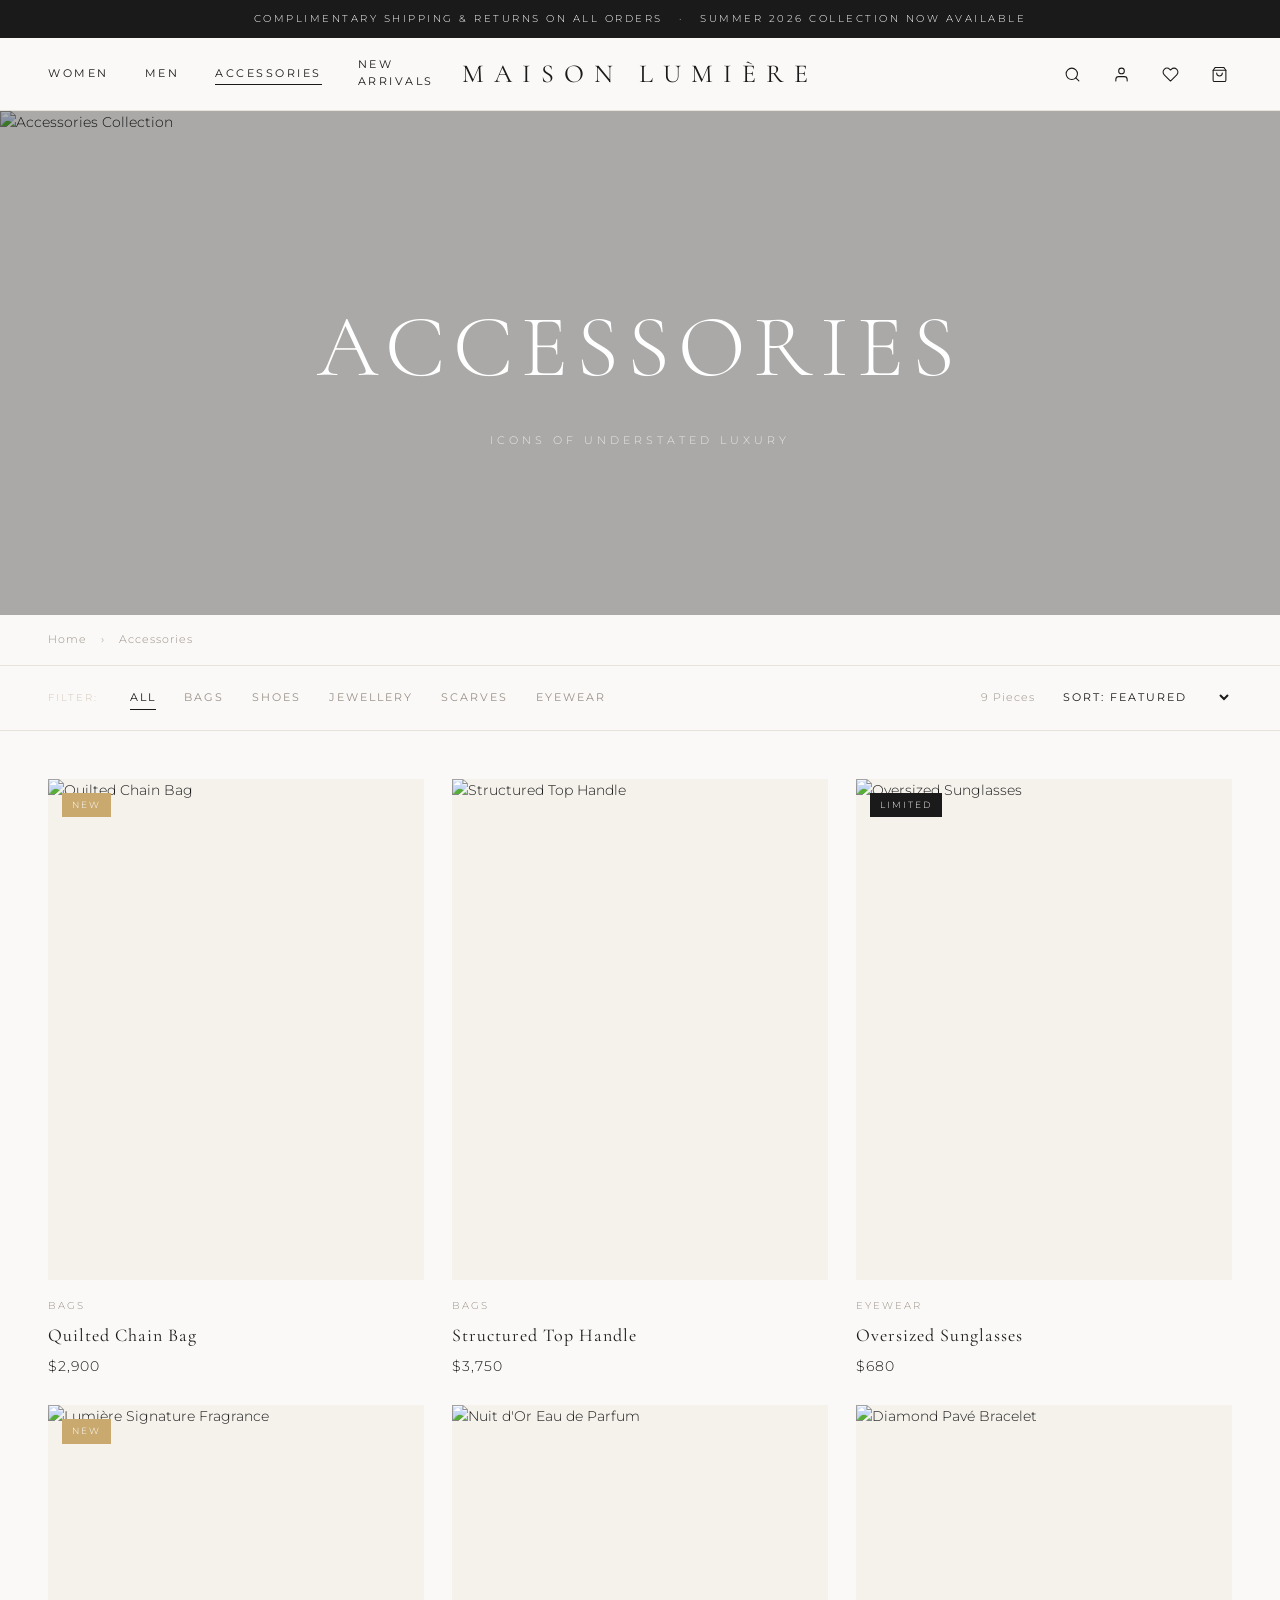
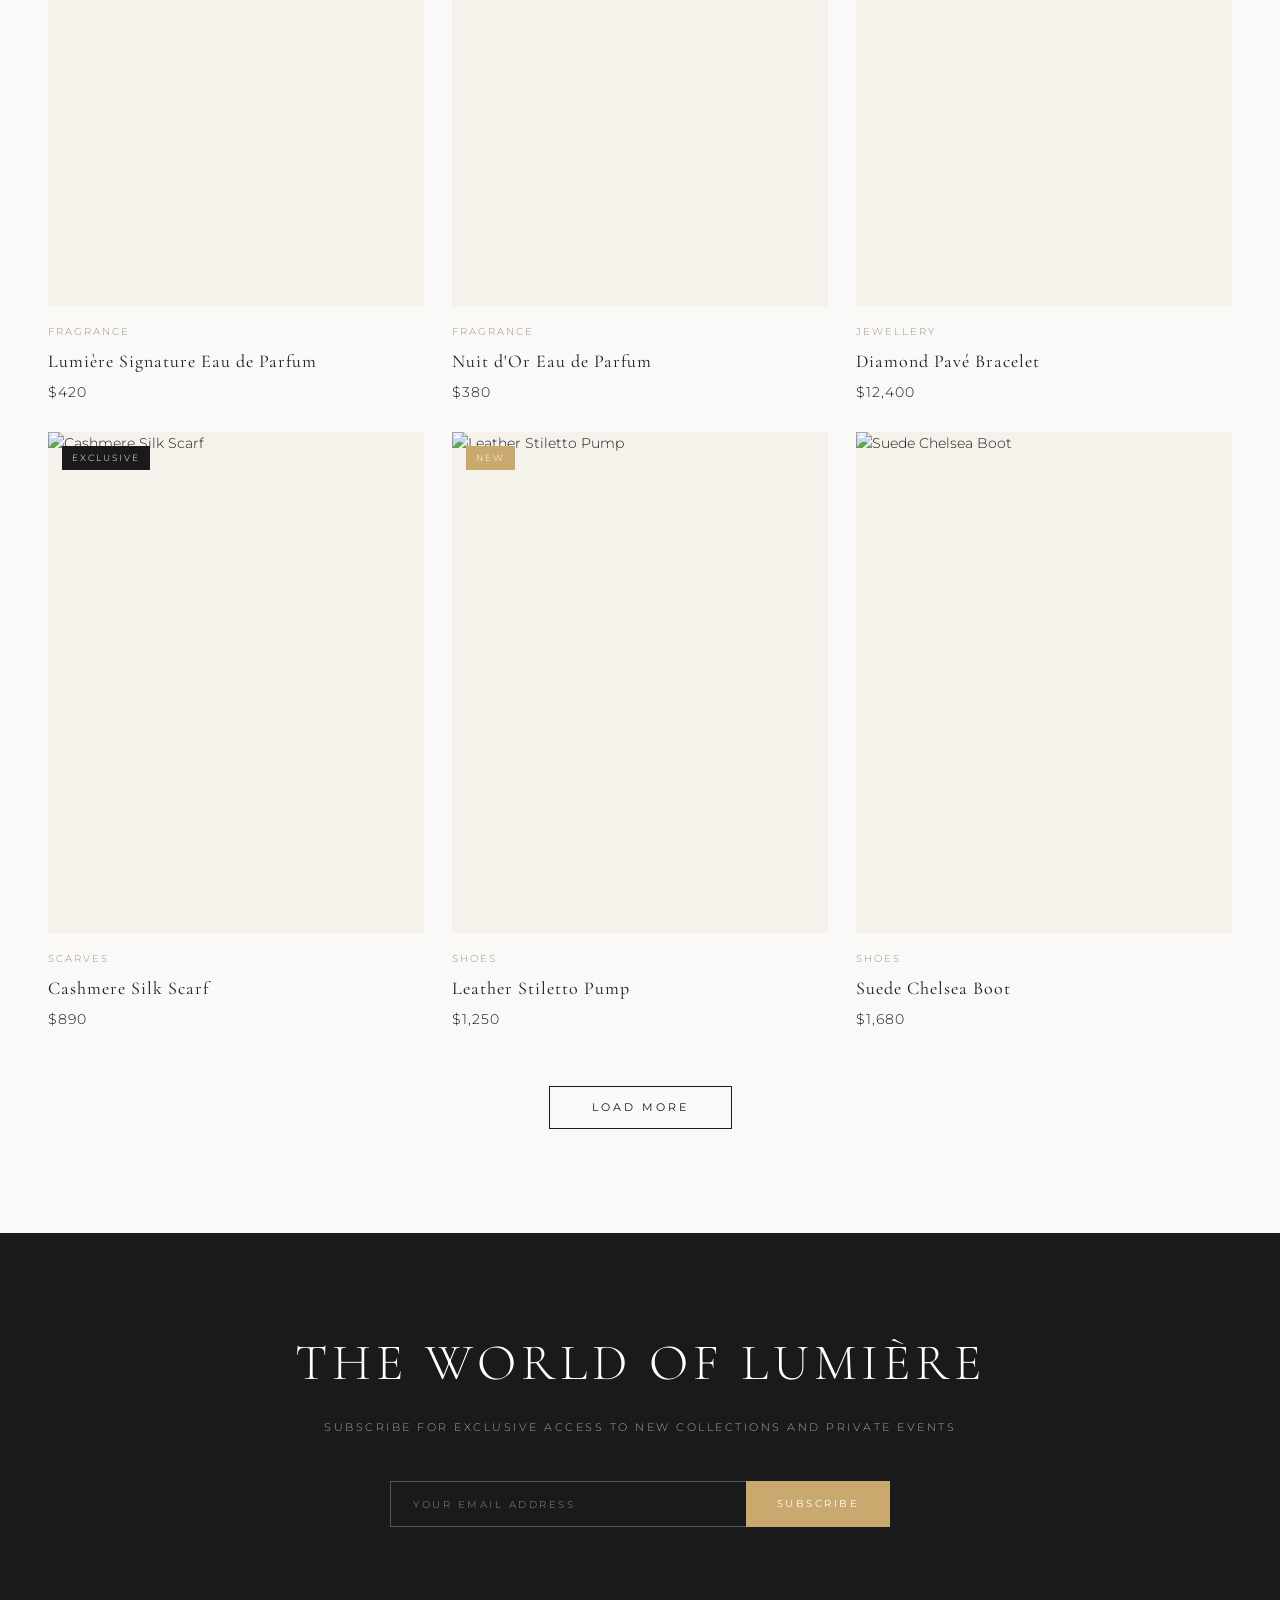
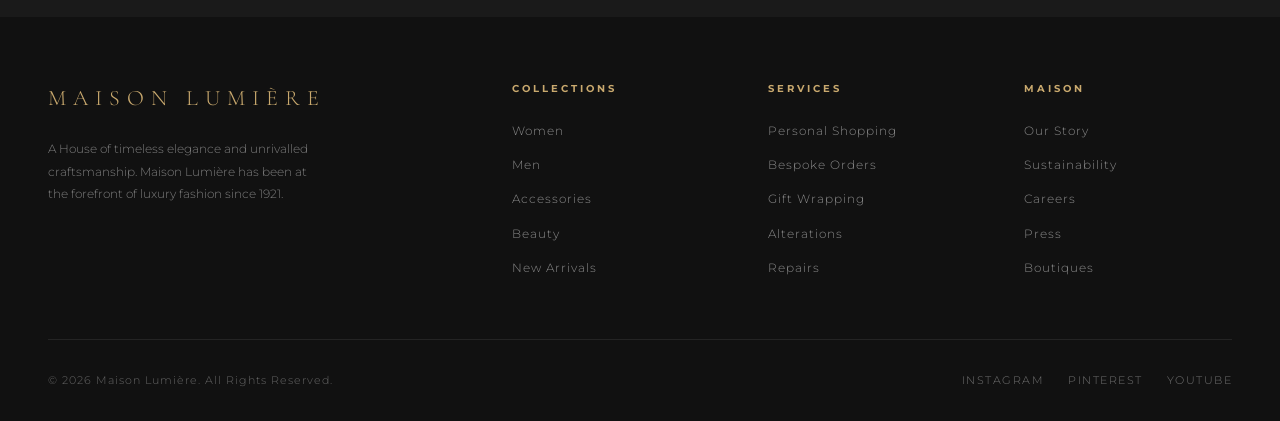
==== accessories.html @ 265f6218 "Launch MAISON LUMIÈRE luxury e-commerce site Full static site with homepage, Women/Men/Accessories c" ====
<!DOCTYPE html>
<html lang="en">
<head>
  <meta charset="UTF-8">
  <meta name="viewport" content="width=device-width, initial-scale=1.0">
  <title>Accessories — MAISON LUMIÈRE</title>
  <link rel="preconnect" href="https://fonts.googleapis.com">
  <link rel="preconnect" href="https://fonts.gstatic.com" crossorigin>
  <link href="https://fonts.googleapis.com/css2?family=Cormorant+Garamond:ital,wght@0,300;0,400;0,500;1,300;1,400&family=Montserrat:wght@300;400;500&display=swap" rel="stylesheet">
  <link rel="stylesheet" href="css/style.css">
</head>
<body>

  <div class="announcement-bar">
    Complimentary Shipping &amp; Returns On All Orders &nbsp;&nbsp;·&nbsp;&nbsp; Summer 2026 Collection Now Available
  </div>

  <nav class="nav">
    <div class="nav-inner">
      <div class="nav-links-left">
        <a href="category.html" class="nav-link">Women</a>
        <a href="men.html" class="nav-link">Men</a>
        <a href="accessories.html" class="nav-link active">Accessories</a>
        <a href="category.html" class="nav-link">New Arrivals</a>
      </div>
      <div class="nav-logo">
        <a href="index.html">MAISON LUMIÈRE</a>
      </div>
      <div class="nav-links-right">
        <button class="nav-icon-btn" aria-label="Search">
          <svg width="17" height="17" viewBox="0 0 24 24" fill="none" stroke="currentColor" stroke-width="1.5" stroke-linecap="round" stroke-linejoin="round">
            <circle cx="11" cy="11" r="8"/><line x1="21" y1="21" x2="16.65" y2="16.65"/>
          </svg>
        </button>
        <button class="nav-icon-btn" aria-label="Account">
          <svg width="17" height="17" viewBox="0 0 24 24" fill="none" stroke="currentColor" stroke-width="1.5" stroke-linecap="round" stroke-linejoin="round">
            <path d="M20 21v-2a4 4 0 0 0-4-4H8a4 4 0 0 0-4 4v2"/><circle cx="12" cy="7" r="4"/>
          </svg>
        </button>
        <button class="nav-icon-btn" aria-label="Wishlist">
          <svg width="17" height="17" viewBox="0 0 24 24" fill="none" stroke="currentColor" stroke-width="1.5" stroke-linecap="round" stroke-linejoin="round">
            <path d="M20.84 4.61a5.5 5.5 0 0 0-7.78 0L12 5.67l-1.06-1.06a5.5 5.5 0 0 0-7.78 7.78l1.06 1.06L12 21.23l7.78-7.78 1.06-1.06a5.5 5.5 0 0 0 0-7.78z"/>
          </svg>
        </button>
        <button class="nav-icon-btn" aria-label="Shopping Bag">
          <svg width="17" height="17" viewBox="0 0 24 24" fill="none" stroke="currentColor" stroke-width="1.5" stroke-linecap="round" stroke-linejoin="round">
            <path d="M6 2 3 6v14a2 2 0 0 0 2 2h14a2 2 0 0 0 2-2V6l-3-4z"/><line x1="3" y1="6" x2="21" y2="6"/><path d="M16 10a4 4 0 0 1-8 0"/>
          </svg>
        </button>
      </div>
    </div>
  </nav>

  <!-- Page Hero -->
  <section class="page-hero">
    <img
      src="https://images.unsplash.com/photo-1548036328-c9fa89d128fa?auto=format&fit=crop&w=1920&q=80"
      alt="Accessories Collection"
      loading="eager"
      style="object-position: center 60%;"
    >
    <div class="page-hero-overlay">
      <h1 class="page-hero-title">Accessories</h1>
      <p class="page-hero-subtitle">Icons of Understated Luxury</p>
    </div>
  </section>

  <!-- Breadcrumb -->
  <div class="breadcrumb">
    <a href="index.html">Home</a>
    <span>›</span>
    Accessories
  </div>

  <!-- Filter Bar -->
  <div class="filter-bar">
    <div class="filter-left">
      <span class="filter-label">Filter:</span>
      <button class="filter-btn active">All</button>
      <button class="filter-btn">Bags</button>
      <button class="filter-btn">Shoes</button>
      <button class="filter-btn">Jewellery</button>
      <button class="filter-btn">Scarves</button>
      <button class="filter-btn">Eyewear</button>
    </div>
    <div style="display:flex; align-items:center; gap: 24px;">
      <span class="products-count">9 Pieces</span>
      <select class="sort-select">
        <option>Sort: Featured</option>
        <option>Price: Low to High</option>
        <option>Price: High to Low</option>
        <option>Newest First</option>
      </select>
    </div>
  </div>

  <!-- Products -->
  <div class="category-section">
    <div class="products-grid products-grid-3">

      <a href="product.html" class="product-card">
        <div class="product-card-image">
          <span class="product-card-badge new">New</span>
          <img src="https://images.unsplash.com/photo-1584917865442-de89df76afd3?auto=format&fit=crop&w=600&q=80" alt="Quilted Chain Bag" loading="lazy">
          <div class="product-card-overlay">
            <button class="btn btn-dark" onclick="addToBag(event)">Add to Bag</button>
          </div>
        </div>
        <p class="product-category">Bags</p>
        <h3 class="product-name">Quilted Chain Bag</h3>
        <p class="product-price">$2,900</p>
      </a>

      <a href="product.html" class="product-card">
        <div class="product-card-image">
          <img src="https://images.unsplash.com/photo-1583394838336-acd977736f90?auto=format&fit=crop&w=600&q=80" alt="Structured Top Handle" loading="lazy">
          <div class="product-card-overlay">
            <button class="btn btn-dark" onclick="addToBag(event)">Add to Bag</button>
          </div>
        </div>
        <p class="product-category">Bags</p>
        <h3 class="product-name">Structured Top Handle</h3>
        <p class="product-price">$3,750</p>
      </a>

      <a href="product.html" class="product-card">
        <div class="product-card-image">
          <span class="product-card-badge">Limited</span>
          <img src="https://images.unsplash.com/photo-1590874103328-eac38a683ce7?auto=format&fit=crop&w=600&q=80" alt="Oversized Sunglasses" loading="lazy">
          <div class="product-card-overlay">
            <button class="btn btn-dark" onclick="addToBag(event)">Add to Bag</button>
          </div>
        </div>
        <p class="product-category">Eyewear</p>
        <h3 class="product-name">Oversized Sunglasses</h3>
        <p class="product-price">$680</p>
      </a>

      <a href="product.html" class="product-card">
        <div class="product-card-image">
          <span class="product-card-badge new">New</span>
          <img src="https://images.unsplash.com/photo-1523293182086-7651a899d37f?auto=format&fit=crop&w=600&q=80" alt="Lumière Signature Fragrance" loading="lazy">
          <div class="product-card-overlay">
            <button class="btn btn-dark" onclick="addToBag(event)">Add to Bag</button>
          </div>
        </div>
        <p class="product-category">Fragrance</p>
        <h3 class="product-name">Lumière Signature Eau de Parfum</h3>
        <p class="product-price">$420</p>
      </a>

      <a href="product.html" class="product-card">
        <div class="product-card-image">
          <img src="https://images.unsplash.com/photo-1585386959984-a4155224a1ad?auto=format&fit=crop&w=600&q=80" alt="Nuit d'Or Eau de Parfum" loading="lazy">
          <div class="product-card-overlay">
            <button class="btn btn-dark" onclick="addToBag(event)">Add to Bag</button>
          </div>
        </div>
        <p class="product-category">Fragrance</p>
        <h3 class="product-name">Nuit d'Or Eau de Parfum</h3>
        <p class="product-price">$380</p>
      </a>

      <a href="product.html" class="product-card">
        <div class="product-card-image">
          <img src="https://images.unsplash.com/photo-1611085583191-a3b181a88401?auto=format&fit=crop&w=600&q=80" alt="Diamond Pavé Bracelet" loading="lazy">
          <div class="product-card-overlay">
            <button class="btn btn-dark" onclick="addToBag(event)">Add to Bag</button>
          </div>
        </div>
        <p class="product-category">Jewellery</p>
        <h3 class="product-name">Diamond Pavé Bracelet</h3>
        <p class="product-price">$12,400</p>
      </a>

      <a href="product.html" class="product-card">
        <div class="product-card-image">
          <span class="product-card-badge">Exclusive</span>
          <img src="https://images.unsplash.com/photo-1614252369475-531eba835eb1?auto=format&fit=crop&w=600&q=80" alt="Cashmere Silk Scarf" loading="lazy">
          <div class="product-card-overlay">
            <button class="btn btn-dark" onclick="addToBag(event)">Add to Bag</button>
          </div>
        </div>
        <p class="product-category">Scarves</p>
        <h3 class="product-name">Cashmere Silk Scarf</h3>
        <p class="product-price">$890</p>
      </a>

      <a href="product.html" class="product-card">
        <div class="product-card-image">
          <span class="product-card-badge new">New</span>
          <img src="https://images.unsplash.com/photo-1543163521-1bf539c55dd2?auto=format&fit=crop&w=600&q=80" alt="Leather Stiletto Pump" loading="lazy">
          <div class="product-card-overlay">
            <button class="btn btn-dark" onclick="addToBag(event)">Add to Bag</button>
          </div>
        </div>
        <p class="product-category">Shoes</p>
        <h3 class="product-name">Leather Stiletto Pump</h3>
        <p class="product-price">$1,250</p>
      </a>

      <a href="product.html" class="product-card">
        <div class="product-card-image">
          <img src="https://images.unsplash.com/photo-1491553895911-0055eca6402d?auto=format&fit=crop&w=600&q=80" alt="Suede Chelsea Boot" loading="lazy">
          <div class="product-card-overlay">
            <button class="btn btn-dark" onclick="addToBag(event)">Add to Bag</button>
          </div>
        </div>
        <p class="product-category">Shoes</p>
        <h3 class="product-name">Suede Chelsea Boot</h3>
        <p class="product-price">$1,680</p>
      </a>

    </div>

    <div class="load-more-wrap">
      <button class="btn btn-outline-dark" onclick="this.textContent='Loading…'; setTimeout(()=>this.textContent='No More Items', 800);">
        Load More
      </button>
    </div>
  </div>

  <!-- Newsletter -->
  <div class="newsletter">
    <h2 class="newsletter-title">The World of Lumière</h2>
    <p class="newsletter-subtitle">Subscribe for exclusive access to new collections and private events</p>
    <form class="newsletter-form" onsubmit="showToast('Thank you for subscribing'); return false;">
      <input type="email" placeholder="Your Email Address">
      <button type="submit">Subscribe</button>
    </form>
  </div>

  <!-- Footer -->
  <footer class="footer">
    <div class="footer-top">
      <div>
        <div class="footer-brand-logo">MAISON LUMIÈRE</div>
        <p class="footer-brand-text">A House of timeless elegance and unrivalled craftsmanship. Maison Lumière has been at the forefront of luxury fashion since 1921.</p>
      </div>
      <div>
        <h4 class="footer-col-title">Collections</h4>
        <ul class="footer-links">
          <li><a href="category.html">Women</a></li>
          <li><a href="men.html">Men</a></li>
          <li><a href="accessories.html">Accessories</a></li>
          <li><a href="#">Beauty</a></li>
          <li><a href="category.html">New Arrivals</a></li>
        </ul>
      </div>
      <div>
        <h4 class="footer-col-title">Services</h4>
        <ul class="footer-links">
          <li><a href="#">Personal Shopping</a></li>
          <li><a href="#">Bespoke Orders</a></li>
          <li><a href="#">Gift Wrapping</a></li>
          <li><a href="#">Alterations</a></li>
          <li><a href="#">Repairs</a></li>
        </ul>
      </div>
      <div>
        <h4 class="footer-col-title">Maison</h4>
        <ul class="footer-links">
          <li><a href="#">Our Story</a></li>
          <li><a href="#">Sustainability</a></li>
          <li><a href="#">Careers</a></li>
          <li><a href="#">Press</a></li>
          <li><a href="#">Boutiques</a></li>
        </ul>
      </div>
    </div>
    <div class="footer-bottom">
      <p class="footer-copy">© 2026 Maison Lumière. All Rights Reserved.</p>
      <div class="footer-social">
        <a href="#">Instagram</a>
        <a href="#">Pinterest</a>
        <a href="#">YouTube</a>
      </div>
    </div>
  </footer>

  <div class="toast" id="toast">Item Added to Bag</div>
  <script src="js/main.js"></script>
</body>
</html>
---- css/style.css ----
@import url('https://fonts.googleapis.com/css2?family=Cormorant+Garamond:ital,wght@0,300;0,400;0,500;1,300;1,400&family=Montserrat:wght@300;400;500&display=swap');

:root {
  --bg: #faf9f7;
  --dark: #1a1a1a;
  --gold: #c9a96e;
  --gold-dark: #a88950;
  --gold-light: #e8d5b0;
  --gray-100: #f5f2ec;
  --gray-200: #e8e3da;
  --gray-300: #d0c8bb;
  --gray-500: #9a9189;
  --gray-700: #5a5248;
  --white: #ffffff;
  --font-serif: 'Cormorant Garamond', 'Times New Roman', serif;
  --font-sans: 'Montserrat', 'Helvetica Neue', sans-serif;
  --transition: 0.3s ease;
  --max-width: 1440px;
}

*, *::before, *::after { margin: 0; padding: 0; box-sizing: border-box; }
html { scroll-behavior: smooth; }

body {
  font-family: var(--font-sans);
  background: var(--bg);
  color: var(--dark);
  font-size: 14px;
  line-height: 1.6;
  font-weight: 300;
}

img { display: block; max-width: 100%; }
a { text-decoration: none; color: inherit; }
button { cursor: pointer; border: none; background: none; font-family: inherit; }

/* ── ANNOUNCEMENT BAR ── */
.announcement-bar {
  background: var(--dark);
  color: var(--white);
  text-align: center;
  padding: 11px 20px;
  font-size: 10px;
  letter-spacing: 2.5px;
  text-transform: uppercase;
}

/* ── NAVIGATION ── */
.nav {
  position: sticky;
  top: 0;
  z-index: 100;
  background: var(--bg);
  border-bottom: 1px solid var(--gray-200);
}

.nav-inner {
  display: grid;
  grid-template-columns: 1fr auto 1fr;
  align-items: center;
  padding: 0 48px;
  height: 72px;
  max-width: var(--max-width);
  margin: 0 auto;
}

.nav-links-left { display: flex; align-items: center; gap: 36px; }
.nav-links-right { display: flex; align-items: center; justify-content: flex-end; gap: 24px; }

.nav-link {
  font-size: 10.5px;
  letter-spacing: 2.5px;
  text-transform: uppercase;
  color: var(--dark);
  transition: color var(--transition);
  position: relative;
  font-weight: 400;
}

.nav-link::after {
  content: '';
  position: absolute;
  bottom: -3px;
  left: 0;
  width: 0;
  height: 1px;
  background: var(--dark);
  transition: width var(--transition);
}

.nav-link:hover::after, .nav-link.active::after { width: 100%; }

.nav-logo { text-align: center; }

.nav-logo a {
  font-family: var(--font-serif);
  font-size: 26px;
  font-weight: 400;
  letter-spacing: 10px;
  text-transform: uppercase;
  color: var(--dark);
}

.nav-icon-btn {
  color: var(--dark);
  font-size: 18px;
  transition: color var(--transition);
  display: flex;
  align-items: center;
  padding: 4px;
}

.nav-icon-btn:hover { color: var(--gold); }

/* ── BUTTONS ── */
.btn {
  display: inline-block;
  padding: 14px 42px;
  font-size: 10.5px;
  letter-spacing: 3px;
  text-transform: uppercase;
  transition: all var(--transition);
  cursor: pointer;
  font-family: var(--font-sans);
  font-weight: 400;
}

.btn-outline-white {
  border: 1px solid rgba(255,255,255,0.75);
  color: var(--white);
  background: transparent;
}
.btn-outline-white:hover { background: var(--white); color: var(--dark); }

.btn-dark { background: var(--dark); color: var(--white); border: 1px solid var(--dark); }
.btn-dark:hover { background: #2e2e2e; }

.btn-outline-dark {
  border: 1px solid var(--dark);
  color: var(--dark);
  background: transparent;
}
.btn-outline-dark:hover { background: var(--dark); color: var(--white); }

.btn-gold { background: var(--gold); color: var(--white); border: 1px solid var(--gold); }
.btn-gold:hover { background: var(--gold-dark); border-color: var(--gold-dark); }

/* ── HERO ── */
.hero {
  position: relative;
  height: 95vh;
  min-height: 640px;
  overflow: hidden;
}

.hero > img {
  width: 100%;
  height: 100%;
  object-fit: cover;
  object-position: center top;
}

.hero-overlay {
  position: absolute;
  inset: 0;
  background: linear-gradient(to bottom, rgba(0,0,0,0.1) 0%, rgba(0,0,0,0.5) 100%);
  display: flex;
  flex-direction: column;
  align-items: center;
  justify-content: center;
  text-align: center;
  color: var(--white);
  padding: 0 20px;
}

.hero-eyebrow {
  font-size: 10px;
  letter-spacing: 5px;
  text-transform: uppercase;
  margin-bottom: 20px;
  opacity: 0.85;
}

.hero-title {
  font-family: var(--font-serif);
  font-size: clamp(56px, 8vw, 110px);
  font-weight: 300;
  letter-spacing: 8px;
  line-height: 1.05;
  margin-bottom: 24px;
  text-transform: uppercase;
}

.hero-subtitle {
  font-size: 12px;
  letter-spacing: 3px;
  opacity: 0.8;
  margin-bottom: 48px;
  text-transform: uppercase;
}

/* ── COLLECTIONS GRID ── */
.collections-grid {
  display: grid;
  grid-template-columns: repeat(3, 1fr);
  gap: 3px;
  background: var(--gray-200);
}

.collection-item {
  position: relative;
  overflow: hidden;
  aspect-ratio: 3/4;
  background: var(--gray-100);
  display: block;
}

.collection-item img {
  width: 100%;
  height: 100%;
  object-fit: cover;
  transition: transform 0.7s ease;
}

.collection-item:hover img { transform: scale(1.05); }

.collection-overlay {
  position: absolute;
  inset: 0;
  background: linear-gradient(to top, rgba(0,0,0,0.55) 0%, rgba(0,0,0,0.05) 55%);
  display: flex;
  flex-direction: column;
  align-items: center;
  justify-content: flex-end;
  padding: 44px;
  text-align: center;
  color: var(--white);
}

.collection-title {
  font-family: var(--font-serif);
  font-size: 36px;
  font-weight: 300;
  letter-spacing: 5px;
  text-transform: uppercase;
  margin-bottom: 14px;
}

.collection-link {
  font-size: 10px;
  letter-spacing: 3px;
  text-transform: uppercase;
  color: var(--white);
  border-bottom: 1px solid rgba(255,255,255,0.5);
  padding-bottom: 3px;
  transition: border-color var(--transition), letter-spacing var(--transition);
}

.collection-item:hover .collection-link {
  border-color: var(--white);
  letter-spacing: 4px;
}

/* ── SECTIONS ── */
.section {
  padding: 88px 48px;
  max-width: var(--max-width);
  margin: 0 auto;
}

.section-header {
  text-align: center;
  margin-bottom: 52px;
}

.section-eyebrow {
  font-size: 10px;
  letter-spacing: 4px;
  text-transform: uppercase;
  color: var(--gold);
  margin-bottom: 14px;
}

.section-title {
  font-family: var(--font-serif);
  font-size: clamp(30px, 4vw, 52px);
  font-weight: 300;
  letter-spacing: 4px;
  text-transform: uppercase;
}

.section-divider {
  width: 36px;
  height: 1px;
  background: var(--gold);
  margin: 18px auto 0;
}

/* ── PRODUCT GRID ── */
.products-grid {
  display: grid;
  grid-template-columns: repeat(4, 1fr);
  gap: 28px;
}

.products-grid-3 { grid-template-columns: repeat(3, 1fr); }

.product-card { cursor: pointer; }

.product-card-image {
  position: relative;
  overflow: hidden;
  aspect-ratio: 3/4;
  background: var(--gray-100);
  margin-bottom: 18px;
}

.product-card-image img {
  width: 100%;
  height: 100%;
  object-fit: cover;
  transition: transform 0.65s ease;
}

.product-card:hover .product-card-image img { transform: scale(1.05); }

.product-card-overlay {
  position: absolute;
  bottom: 0;
  left: 0;
  right: 0;
  padding: 14px;
  background: rgba(250,249,247,0.97);
  transform: translateY(100%);
  transition: transform 0.3s ease;
  text-align: center;
}

.product-card:hover .product-card-overlay { transform: translateY(0); }

.product-card-overlay .btn {
  padding: 12px 0;
  width: 100%;
  font-size: 10px;
  letter-spacing: 2.5px;
}

.product-card-badge {
  position: absolute;
  top: 14px;
  left: 14px;
  background: var(--dark);
  color: var(--white);
  font-size: 9px;
  letter-spacing: 2px;
  text-transform: uppercase;
  padding: 5px 10px;
}

.product-card-badge.new { background: var(--gold); }

.product-name {
  font-family: var(--font-serif);
  font-size: 18px;
  font-weight: 400;
  letter-spacing: 1px;
  margin-bottom: 5px;
}

.product-category {
  font-size: 10px;
  letter-spacing: 2px;
  color: var(--gray-500);
  text-transform: uppercase;
  margin-bottom: 7px;
}

.product-price {
  font-size: 14px;
  letter-spacing: 1px;
  color: var(--dark);
}

.product-price .original {
  text-decoration: line-through;
  color: var(--gray-500);
  margin-right: 8px;
}

/* ── EDITORIAL ── */
.editorial {
  position: relative;
  height: 72vh;
  min-height: 480px;
  overflow: hidden;
}

.editorial > img {
  width: 100%;
  height: 100%;
  object-fit: cover;
  object-position: center;
}

.editorial-content {
  position: absolute;
  inset: 0;
  display: flex;
  align-items: center;
  justify-content: flex-start;
  padding: 60px 100px;
  background: linear-gradient(to right, rgba(0,0,0,0.55) 0%, transparent 65%);
  color: var(--white);
}

.editorial-inner { max-width: 440px; }

.editorial-eyebrow {
  font-size: 10px;
  letter-spacing: 4px;
  text-transform: uppercase;
  color: var(--gold-light);
  margin-bottom: 18px;
}

.editorial-title {
  font-family: var(--font-serif);
  font-size: clamp(40px, 4.5vw, 68px);
  font-weight: 300;
  letter-spacing: 4px;
  line-height: 1.12;
  text-transform: uppercase;
  margin-bottom: 22px;
}

.editorial-text {
  font-size: 13px;
  line-height: 1.85;
  opacity: 0.82;
  margin-bottom: 36px;
  font-weight: 300;
}

/* ── BRAND VALUES ── */
.values-grid {
  display: grid;
  grid-template-columns: repeat(3, 1fr);
  gap: 40px;
  text-align: center;
}

.value-item { padding: 44px 28px; }

.value-icon {
  font-size: 22px;
  margin-bottom: 18px;
  color: var(--gold);
  letter-spacing: 2px;
}

.value-title {
  font-family: var(--font-serif);
  font-size: 22px;
  font-weight: 400;
  letter-spacing: 3px;
  margin-bottom: 14px;
  text-transform: uppercase;
}

.value-text {
  font-size: 12px;
  line-height: 1.9;
  color: var(--gray-500);
}

/* ── NEWSLETTER ── */
.newsletter {
  background: var(--dark);
  color: var(--white);
  text-align: center;
  padding: 90px 40px;
}

.newsletter-title {
  font-family: var(--font-serif);
  font-size: clamp(32px, 4vw, 52px);
  font-weight: 300;
  letter-spacing: 5px;
  text-transform: uppercase;
  margin-bottom: 14px;
}

.newsletter-subtitle {
  font-size: 11px;
  letter-spacing: 2.5px;
  opacity: 0.6;
  margin-bottom: 44px;
  text-transform: uppercase;
}

.newsletter-form {
  display: flex;
  justify-content: center;
  max-width: 500px;
  margin: 0 auto;
}

.newsletter-form input {
  flex: 1;
  padding: 15px 22px;
  background: transparent;
  border: 1px solid rgba(255,255,255,0.25);
  border-right: none;
  color: var(--white);
  font-family: var(--font-sans);
  font-size: 11px;
  letter-spacing: 1px;
  outline: none;
  transition: border-color var(--transition);
}

.newsletter-form input:focus { border-color: rgba(255,255,255,0.5); }

.newsletter-form input::placeholder {
  color: rgba(255,255,255,0.35);
  letter-spacing: 2.5px;
  text-transform: uppercase;
  font-size: 10px;
}

.newsletter-form button {
  padding: 15px 30px;
  background: var(--gold);
  color: var(--white);
  font-size: 10px;
  letter-spacing: 2.5px;
  text-transform: uppercase;
  font-family: var(--font-sans);
  border: 1px solid var(--gold);
  cursor: pointer;
  transition: background var(--transition);
  white-space: nowrap;
}

.newsletter-form button:hover { background: var(--gold-dark); border-color: var(--gold-dark); }

/* ── FOOTER ── */
.footer {
  background: #111;
  color: var(--white);
  padding: 64px 48px 32px;
}

.footer-top {
  display: grid;
  grid-template-columns: 2fr 1fr 1fr 1fr;
  gap: 48px;
  padding-bottom: 48px;
  border-bottom: 1px solid rgba(255,255,255,0.08);
  max-width: var(--max-width);
  margin: 0 auto;
}

.footer-brand-logo {
  font-family: var(--font-serif);
  font-size: 22px;
  letter-spacing: 7px;
  text-transform: uppercase;
  margin-bottom: 22px;
  color: var(--gold);
}

.footer-brand-text {
  font-size: 12px;
  line-height: 1.9;
  opacity: 0.45;
  max-width: 270px;
}

.footer-col-title {
  font-size: 10px;
  letter-spacing: 3px;
  text-transform: uppercase;
  margin-bottom: 22px;
  color: var(--gold);
}

.footer-links { list-style: none; }

.footer-links li { margin-bottom: 12px; }

.footer-links a {
  font-size: 12px;
  opacity: 0.5;
  letter-spacing: 1px;
  transition: opacity var(--transition);
}

.footer-links a:hover { opacity: 1; }

.footer-bottom {
  display: flex;
  justify-content: space-between;
  align-items: center;
  padding-top: 32px;
  max-width: var(--max-width);
  margin: 0 auto;
}

.footer-copy {
  font-size: 11px;
  opacity: 0.35;
  letter-spacing: 1px;
}

.footer-social { display: flex; gap: 24px; }

.footer-social a {
  font-size: 11px;
  opacity: 0.4;
  letter-spacing: 1.5px;
  text-transform: uppercase;
  transition: opacity var(--transition);
}

.footer-social a:hover { opacity: 1; }

/* ── PAGE HERO (category pages) ── */
.page-hero {
  position: relative;
  height: 56vh;
  min-height: 400px;
  overflow: hidden;
}

.page-hero > img {
  width: 100%;
  height: 100%;
  object-fit: cover;
  object-position: center 30%;
}

.page-hero-overlay {
  position: absolute;
  inset: 0;
  background: rgba(0,0,0,0.32);
  display: flex;
  flex-direction: column;
  align-items: center;
  justify-content: center;
  color: var(--white);
  text-align: center;
}

.page-hero-title {
  font-family: var(--font-serif);
  font-size: clamp(44px, 7vw, 88px);
  font-weight: 300;
  letter-spacing: 8px;
  text-transform: uppercase;
}

.page-hero-subtitle {
  font-size: 11px;
  letter-spacing: 4px;
  opacity: 0.75;
  margin-top: 14px;
  text-transform: uppercase;
}

/* ── BREADCRUMB ── */
.breadcrumb {
  padding: 16px 48px;
  font-size: 11px;
  letter-spacing: 1px;
  color: var(--gray-500);
  max-width: var(--max-width);
  margin: 0 auto;
}

.breadcrumb a { color: var(--gray-500); transition: color var(--transition); }
.breadcrumb a:hover { color: var(--dark); }
.breadcrumb span { margin: 0 10px; }

/* ── FILTER BAR ── */
.filter-bar {
  padding: 20px 48px;
  border-bottom: 1px solid var(--gray-200);
  border-top: 1px solid var(--gray-200);
  display: flex;
  justify-content: space-between;
  align-items: center;
  max-width: var(--max-width);
  margin: 0 auto;
}

.filter-left { display: flex; gap: 28px; align-items: center; }

.filter-btn {
  font-size: 10.5px;
  letter-spacing: 2px;
  text-transform: uppercase;
  color: var(--gray-500);
  padding: 5px 0;
  border-bottom: 1px solid transparent;
  transition: all var(--transition);
  cursor: pointer;
  background: none;
  font-family: var(--font-sans);
}

.filter-btn:hover, .filter-btn.active { color: var(--dark); border-bottom-color: var(--dark); }

.filter-label {
  font-size: 10px;
  letter-spacing: 2px;
  text-transform: uppercase;
  color: var(--gray-300);
  margin-right: 4px;
}

.sort-select {
  font-family: var(--font-sans);
  font-size: 10.5px;
  letter-spacing: 2px;
  text-transform: uppercase;
  color: var(--dark);
  border: none;
  background: transparent;
  cursor: pointer;
  outline: none;
}

.products-count {
  font-size: 11px;
  letter-spacing: 1px;
  color: var(--gray-500);
}

/* ── CATEGORY PRODUCTS SECTION ── */
.category-section {
  padding: 48px 48px 88px;
  max-width: var(--max-width);
  margin: 0 auto;
}

.load-more-wrap { text-align: center; padding: 56px 0 16px; }

/* ── PRODUCT DETAIL PAGE ── */
.product-detail {
  display: grid;
  grid-template-columns: 1fr 1fr;
  gap: 72px;
  padding: 40px 64px 88px;
  max-width: var(--max-width);
  margin: 0 auto;
}

.product-gallery {
  display: grid;
  grid-template-columns: 76px 1fr;
  gap: 14px;
  align-items: start;
}

.gallery-thumbnails { display: flex; flex-direction: column; gap: 10px; }

.gallery-thumb {
  width: 76px;
  height: 96px;
  overflow: hidden;
  cursor: pointer;
  border: 2px solid transparent;
  transition: border-color var(--transition);
  background: var(--gray-100);
}

.gallery-thumb.active { border-color: var(--dark); }
.gallery-thumb img { width: 100%; height: 100%; object-fit: cover; }

.gallery-main {
  overflow: hidden;
  background: var(--gray-100);
  aspect-ratio: 3/4;
}

.gallery-main img { width: 100%; height: 100%; object-fit: cover; transition: opacity 0.3s ease; }

.product-info { padding-top: 10px; }

.product-info-category {
  font-size: 10px;
  letter-spacing: 3.5px;
  text-transform: uppercase;
  color: var(--gold);
  margin-bottom: 14px;
}

.product-info-name {
  font-family: var(--font-serif);
  font-size: 34px;
  font-weight: 300;
  letter-spacing: 2px;
  margin-bottom: 8px;
  line-height: 1.2;
}

.product-info-sku {
  font-size: 11px;
  color: var(--gray-500);
  letter-spacing: 1.5px;
  margin-bottom: 22px;
}

.product-info-price {
  font-size: 24px;
  letter-spacing: 2px;
  margin-bottom: 28px;
  font-family: var(--font-serif);
  font-weight: 400;
}

.product-info-divider {
  height: 1px;
  background: var(--gray-200);
  margin: 26px 0;
}

.size-label {
  font-size: 10.5px;
  letter-spacing: 2px;
  text-transform: uppercase;
  margin-bottom: 16px;
  display: flex;
  justify-content: space-between;
  align-items: center;
}

.size-guide-link {
  color: var(--gray-500);
  text-decoration: underline;
  font-size: 10px;
  letter-spacing: 1.5px;
}

.size-options {
  display: flex;
  gap: 10px;
  margin-bottom: 28px;
  flex-wrap: wrap;
}

.size-btn {
  width: 50px;
  height: 50px;
  border: 1px solid var(--gray-200);
  font-size: 12px;
  letter-spacing: 1px;
  color: var(--dark);
  cursor: pointer;
  transition: all var(--transition);
  font-family: var(--font-sans);
  display: flex;
  align-items: center;
  justify-content: center;
  background: transparent;
}

.size-btn:hover, .size-btn.active {
  border-color: var(--dark);
  background: var(--dark);
  color: var(--white);
}

.size-btn.unavailable {
  color: var(--gray-300);
  border-color: var(--gray-200);
  cursor: not-allowed;
  text-decoration: line-through;
}

.add-to-bag {
  width: 100%;
  padding: 18px;
  background: var(--dark);
  color: var(--white);
  font-size: 10.5px;
  letter-spacing: 3.5px;
  text-transform: uppercase;
  font-family: var(--font-sans);
  cursor: pointer;
  border: 1px solid var(--dark);
  transition: all var(--transition);
  margin-bottom: 12px;
  font-weight: 400;
}

.add-to-bag:hover { background: var(--gold); border-color: var(--gold); }

.wishlist-btn {
  width: 100%;
  padding: 16px;
  background: transparent;
  color: var(--dark);
  font-size: 10.5px;
  letter-spacing: 3px;
  text-transform: uppercase;
  font-family: var(--font-sans);
  cursor: pointer;
  border: 1px solid var(--gray-200);
  transition: all var(--transition);
  margin-bottom: 28px;
  display: flex;
  align-items: center;
  justify-content: center;
  gap: 8px;
  font-weight: 400;
}

.wishlist-btn:hover { border-color: var(--dark); }

/* ── ACCORDION ── */
.accordion { border-top: 1px solid var(--gray-200); }
.accordion-item { border-bottom: 1px solid var(--gray-200); }

.accordion-header {
  display: flex;
  justify-content: space-between;
  align-items: center;
  padding: 20px 0;
  cursor: pointer;
  user-select: none;
}

.accordion-title {
  font-size: 10.5px;
  letter-spacing: 2.5px;
  text-transform: uppercase;
  font-weight: 400;
}

.accordion-icon {
  font-size: 20px;
  line-height: 1;
  transition: transform 0.3s ease;
  color: var(--gray-500);
}

.accordion-item.open .accordion-icon { transform: rotate(45deg); }

.accordion-body {
  max-height: 0;
  overflow: hidden;
  transition: max-height 0.35s ease;
}

.accordion-item.open .accordion-body { max-height: 400px; }

.accordion-content {
  padding-bottom: 22px;
  font-size: 13px;
  line-height: 1.9;
  color: var(--gray-700);
}

.accordion-content ul { padding-left: 18px; }
.accordion-content ul li { margin-bottom: 6px; }

/* ── RELATED PRODUCTS ── */
.related-section {
  background: var(--gray-100);
  padding: 72px 48px;
}

.related-section .section-header { margin-bottom: 44px; }

.related-inner {
  max-width: var(--max-width);
  margin: 0 auto;
}

/* ── TOAST ── */
.toast {
  position: fixed;
  bottom: 40px;
  right: 40px;
  background: var(--dark);
  color: var(--white);
  padding: 16px 28px;
  font-size: 11px;
  letter-spacing: 2px;
  text-transform: uppercase;
  z-index: 1000;
  transform: translateY(12px);
  opacity: 0;
  transition: all 0.35s ease;
  pointer-events: none;
  border-left: 3px solid var(--gold);
}

.toast.show { transform: translateY(0); opacity: 1; }

/* ── DIVIDER LINE ── */
.divider-line {
  height: 1px;
  background: var(--gray-200);
  margin: 0 48px;
  max-width: calc(var(--max-width) - 96px);
  margin-left: auto;
  margin-right: auto;
}

/* ── RESPONSIVE ── */
@media (max-width: 1200px) {
  .products-grid { grid-template-columns: repeat(3, 1fr); }
  .footer-top { grid-template-columns: 1fr 1fr; gap: 36px; }
}

@media (max-width: 900px) {
  .product-detail { grid-template-columns: 1fr; gap: 36px; padding: 24px; }
  .product-gallery { grid-template-columns: 60px 1fr; gap: 10px; }
  .collections-grid { grid-template-columns: 1fr; }
  .editorial-content { padding: 36px 40px; }
  .values-grid { grid-template-columns: 1fr; gap: 0; }
  .value-item { padding: 32px 20px; border-bottom: 1px solid var(--gray-200); }
}

@media (max-width: 768px) {
  .nav-inner { padding: 0 24px; }
  .nav-links-left { display: none; }
  .products-grid, .products-grid-3 { grid-template-columns: repeat(2, 1fr); gap: 16px; }
  .section { padding: 56px 24px; }
  .category-section { padding: 32px 24px 64px; }
  .filter-bar, .breadcrumb { padding: 16px 24px; }
  .filter-left { gap: 16px; flex-wrap: wrap; }
  .footer-top { grid-template-columns: 1fr; gap: 28px; padding: 0 0 40px; }
  .footer { padding: 48px 24px 24px; }
  .footer-bottom { flex-direction: column; gap: 16px; text-align: center; }
  .editorial-content { padding: 28px; background: rgba(0,0,0,0.5); }
  .editorial-inner { max-width: 100%; }
  .newsletter { padding: 64px 24px; }
  .newsletter-form { flex-direction: column; }
  .newsletter-form input { border-right: 1px solid rgba(255,255,255,0.25); border-bottom: none; }
  .hero-title { letter-spacing: 4px; }
}
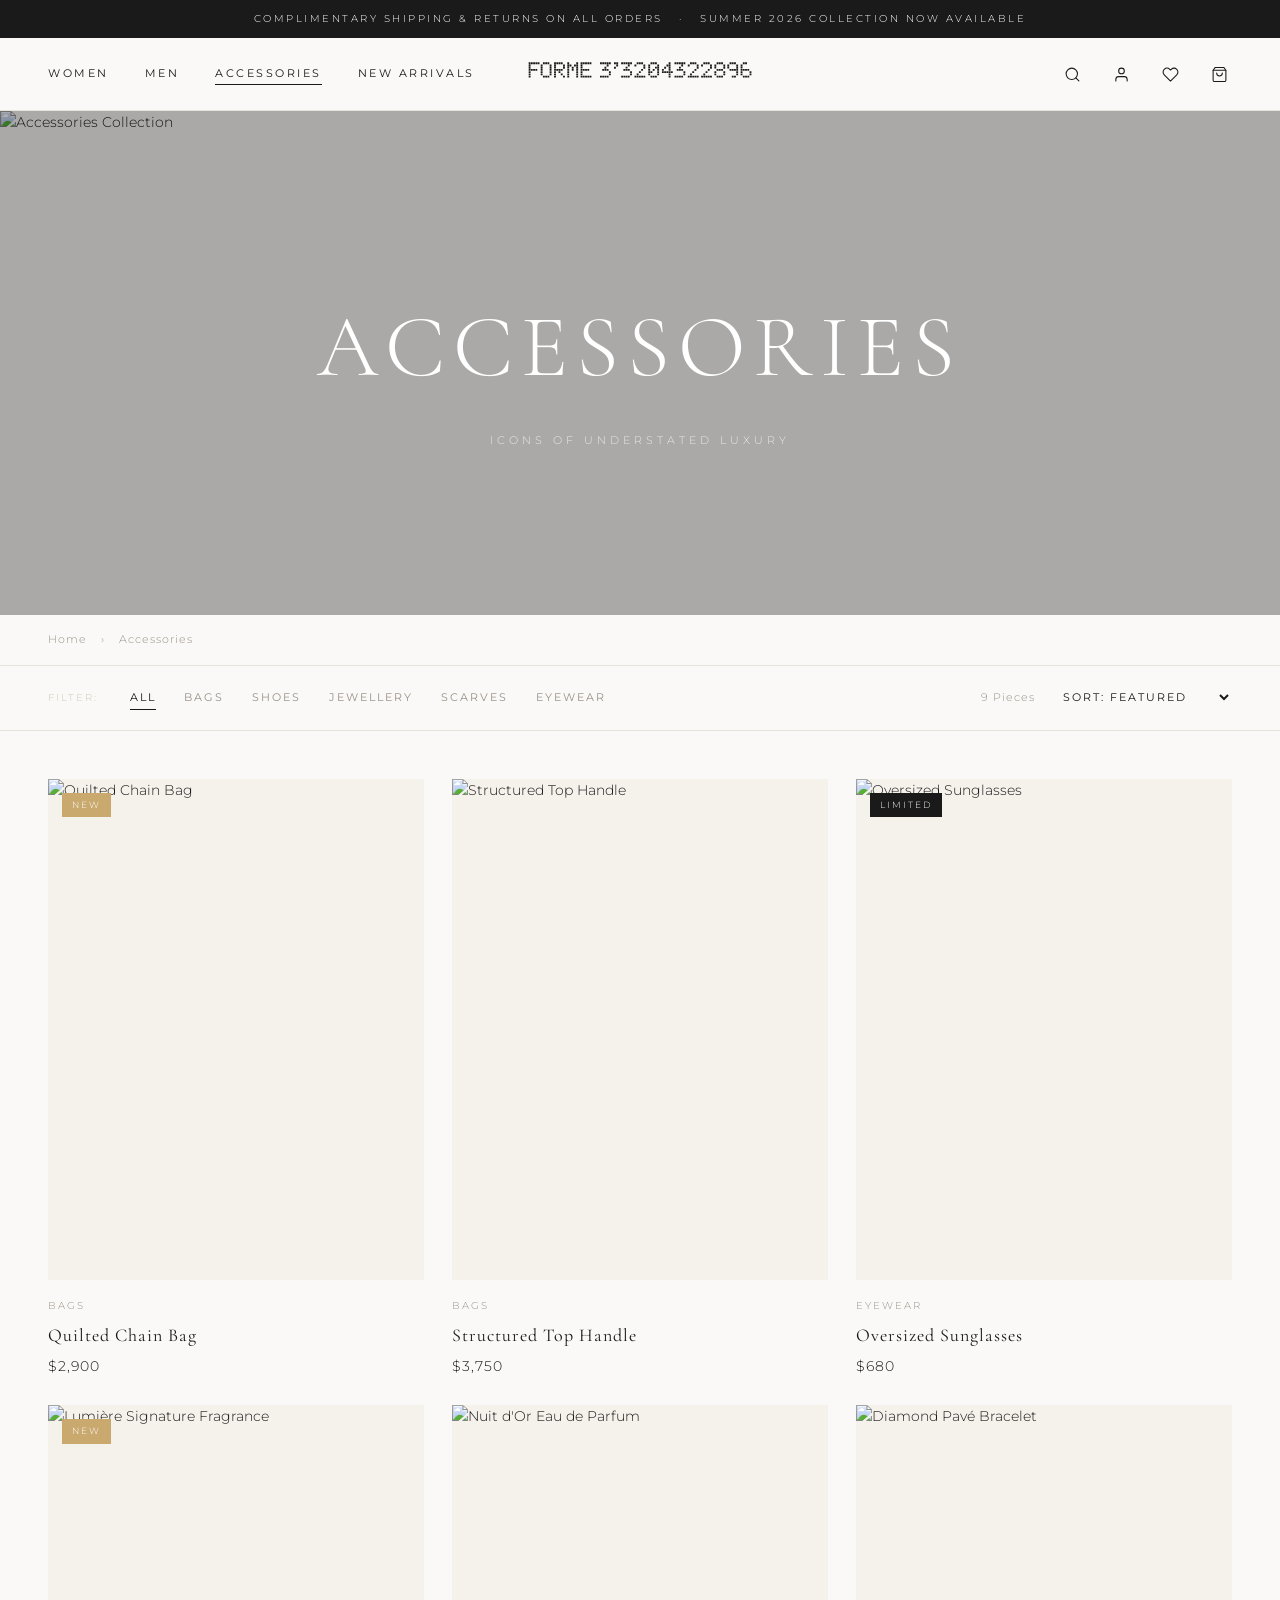
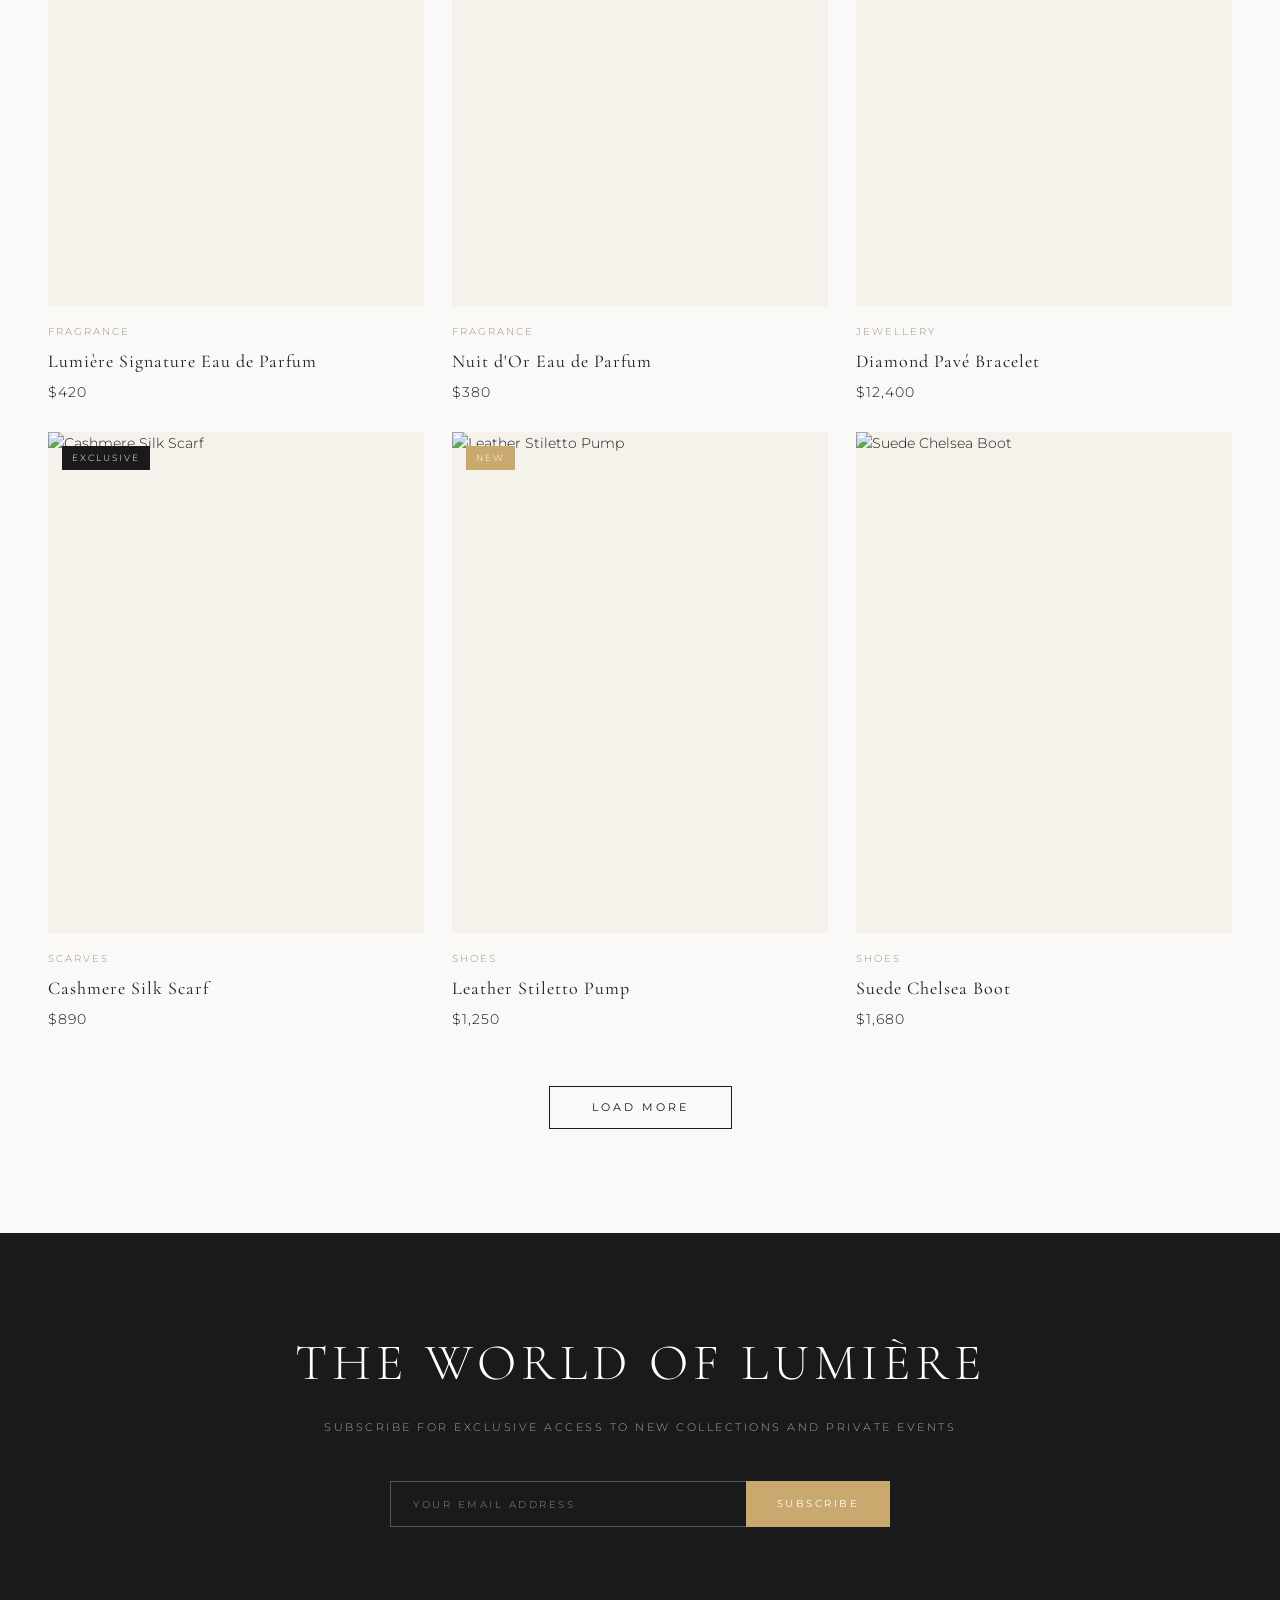
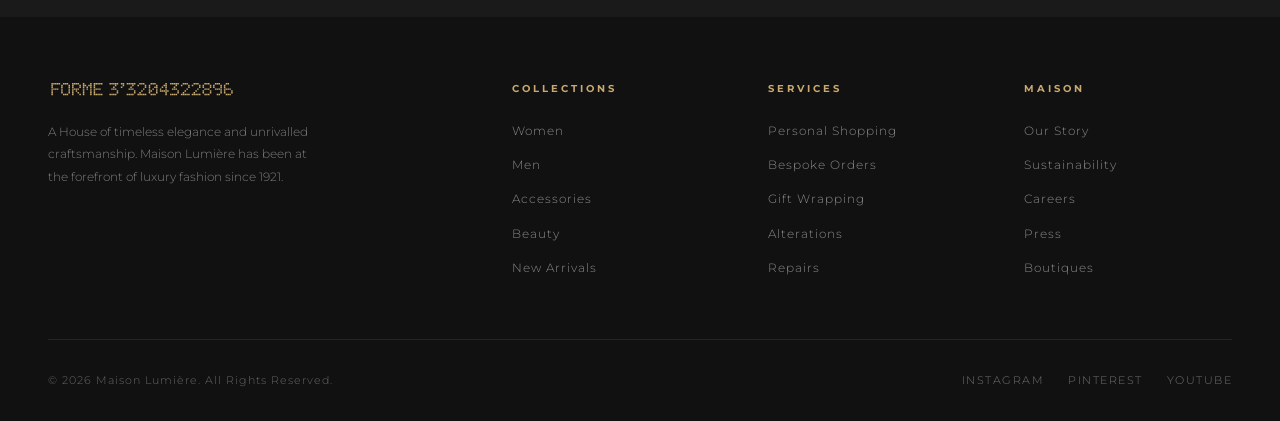
==== commit f7225f98: "Replace MAISON LUMIÈRE text with inline SVG logo art across all pages Embeds the dot-matrix SVG logo" ====
--- a/accessories.html
+++ b/accessories.html
@@ -24,7 +24,78 @@
         <a href="category.html" class="nav-link">New Arrivals</a>
       </div>
       <div class="nav-logo">
-        <a href="index.html">MAISON LUMIÈRE</a>
+        <a href="index.html"><svg width="236" height="22" viewBox="90 340 945 90" xmlns="http://www.w3.org/2000/svg" aria-label="Maison Lumière">
+      <g>
+        <path id="path2"
+          d="m 107.769,332.997 h 5.68 v -5.606 h -5.68 z m -6.863,-20.364 h 5.68 v -5.609 h -5.68 z m 0,20.364 h 5.68 v -5.606 h -5.68 z m -6.863,-20.364 h 5.683 v -5.609 h -5.683 z m 0,20.364 h 5.683 v -5.606 H 94.043 Z M 87.18,312.633 h 5.684 v -5.609 H 87.18 Z m 0,20.364 h 5.684 v -5.606 H 87.18 Z M 80.321,292.27 h 5.68 v -5.683 h -5.68 z m 0,6.785 h 5.68 v -5.606 h -5.68 z m 0,6.789 h 5.68 v -5.608 h -5.68 z m 0,6.789 h 5.68 v -5.609 h -5.68 z m 0,6.785 h 5.68 v -5.605 h -5.68 z m 0,6.79 h 5.68 v -5.605 h -5.68 z m 0,6.789 h 5.68 v -5.606 h -5.68 z"
+          style="fill:currentColor;fill-rule:nonzero;stroke:none"
+          transform="matrix(1.3333333,0,0,-1.3333333,0,793.70133)" />
+        <path id="path4"
+          d="m 144.69,299.055 h 5.682 v -5.606 h -5.682 z m 0,6.789 h 5.682 v -5.608 h -5.682 z m 0,6.789 h 5.682 v -5.609 h -5.682 z m 0,6.785 h 5.682 v -5.605 h -5.682 z m 0,6.79 h 5.682 v -5.605 h -5.682 z m -6.861,-33.938 h 5.68 v -5.683 h -5.68 z m 0,40.727 h 5.68 v -5.606 h -5.68 z m -6.863,-40.727 h 5.682 v -5.683 h -5.682 z m 0,40.727 h 5.682 v -5.606 h -5.682 z m -6.862,-40.727 h 5.684 v -5.683 h -5.684 z m 0,40.727 h 5.684 v -5.606 h -5.684 z m -6.861,-33.942 h 5.682 v -5.606 h -5.682 z m 0,6.789 h 5.682 v -5.608 h -5.682 z m 0,6.789 h 5.682 v -5.609 h -5.682 z m 0,6.785 h 5.682 v -5.605 h -5.682 z m 0,6.79 h 5.682 v -5.605 h -5.682 z"
+          style="fill:currentColor;fill-rule:nonzero;stroke:none"
+          transform="matrix(1.3333333,0,0,-1.3333333,0,793.70133)" />
+        <path id="path6"
+          d="m 185.72,292.27 h 5.682 v -5.683 h -5.682 z m 0,27.148 h 5.682 v -5.605 h -5.682 z m 0,6.79 h 5.682 v -5.605 h -5.682 z m -6.861,-27.153 h 5.682 v -5.606 h -5.682 z m 0,13.578 h 5.682 v -5.609 h -5.682 z m 0,20.364 h 5.682 v -5.606 h -5.682 z m -6.863,-27.153 h 5.682 v -5.608 h -5.682 z m 0,6.789 h 5.682 v -5.609 h -5.682 z m 0,20.364 h 5.682 v -5.606 h -5.682 z m -6.861,-20.364 h 5.68 v -5.609 h -5.68 z m 0,20.364 h 5.68 v -5.606 h -5.68 z m -6.863,-40.727 h 5.682 v -5.683 h -5.682 z m 0,6.785 h 5.682 v -5.606 h -5.682 z m 0,6.789 h 5.682 v -5.608 h -5.682 z m 0,6.789 h 5.682 v -5.609 h -5.682 z m 0,6.785 h 5.682 v -5.605 h -5.682 z m 0,6.79 h 5.682 v -5.605 h -5.682 z m 0,6.789 h 5.682 v -5.606 h -5.682 z"
+          style="fill:currentColor;fill-rule:nonzero;stroke:none"
+          transform="matrix(1.3333333,0,0,-1.3333333,0,793.70133)" />
+        <path id="path8"
+          d="m 226.293,292.27 h 5.684 v -5.683 h -5.684 z m 0,6.785 h 5.684 v -5.606 h -5.684 z m 0,6.789 h 5.684 v -5.608 h -5.684 z m 0,6.789 h 5.684 v -5.609 h -5.684 z m 0,6.785 h 5.684 v -5.605 h -5.684 z m 0,6.79 h 5.684 v -5.605 h -5.684 z m 0,6.789 h 5.684 v -5.606 h -5.684 z m -6.86,-6.789 h 5.682 v -5.605 h -5.682 z m -6.862,-13.575 h 5.68 v -5.609 h -5.68 z m 0,6.785 h 5.68 v -5.605 h -5.68 z m -6.863,6.79 h 5.68 v -5.605 h -5.68 z m -6.862,-33.938 h 5.682 v -5.683 h -5.682 z m 0,6.785 h 5.682 v -5.606 h -5.682 z m 0,6.789 h 5.682 v -5.608 h -5.682 z m 0,6.789 h 5.682 v -5.609 h -5.682 z m 0,6.785 h 5.682 v -5.605 h -5.682 z m 0,6.79 h 5.682 v -5.605 h -5.682 z m 0,6.789 h 5.682 v -5.606 h -5.682 z"
+          style="fill:currentColor;fill-rule:nonzero;stroke:none"
+          transform="matrix(1.3333333,0,0,-1.3333333,0,793.70133)" />
+        <path id="path10"
+          d="m 267.095,292.27 h 5.684 v -5.683 h -5.684 z m 0,40.727 h 5.684 v -5.606 h -5.684 z m -6.861,-40.727 h 5.682 v -5.683 h -5.682 z m 0,20.363 h 5.682 v -5.609 h -5.682 z m 0,20.364 h 5.682 v -5.606 h -5.682 z m -6.861,-40.727 h 5.68 v -5.683 h -5.68 z m 0,20.363 h 5.68 v -5.609 h -5.68 z m 0,20.364 h 5.68 v -5.606 h -5.68 z M 246.51,292.27 h 5.682 v -5.683 h -5.682 z m 0,20.363 h 5.682 v -5.609 h -5.682 z m 0,20.364 h 5.682 v -5.606 h -5.682 z m -6.862,-40.727 h 5.683 v -5.683 h -5.683 z m 0,6.785 h 5.683 v -5.606 h -5.683 z m 0,6.789 h 5.683 v -5.608 h -5.683 z m 0,6.789 h 5.683 v -5.609 h -5.683 z m 0,6.785 h 5.683 v -5.605 h -5.683 z m 0,6.79 h 5.683 v -5.605 h -5.683 z m 0,6.789 h 5.683 v -5.606 h -5.683 z"
+          style="fill:currentColor;fill-rule:nonzero;stroke:none"
+          transform="matrix(1.3333333,0,0,-1.3333333,0,793.70133)" />
+        <path id="path12"
+          d="m 326.566,299.055 h 5.68 v -5.606 h -5.68 z m 0,6.789 h 5.68 v -5.608 h -5.68 z m 0,27.153 h 5.68 v -5.606 h -5.68 z m -6.863,-40.727 h 5.68 v -5.683 h -5.68 z m 0,20.363 h 5.68 v -5.609 h -5.68 z m 0,13.575 h 5.68 v -5.605 h -5.68 z m 0,6.789 h 5.68 v -5.606 h -5.68 z M 312.84,292.27 h 5.682 v -5.683 h -5.682 z m 0,20.363 h 5.682 v -5.609 h -5.682 z m 0,6.785 h 5.682 v -5.605 h -5.682 z m 0,13.579 h 5.682 v -5.606 h -5.682 z m -6.862,-40.727 h 5.683 v -5.683 h -5.683 z m 0,20.363 h 5.683 v -5.609 h -5.683 z m 0,20.364 h 5.683 v -5.606 h -5.683 z m -6.86,-40.727 h 5.681 v -5.683 h -5.681 z m 0,40.727 h 5.681 v -5.606 h -5.681 z"
+          style="fill:currentColor;fill-rule:nonzero;stroke:none"
+          transform="matrix(1.3333333,0,0,-1.3333333,0,793.70133)" />
+        <path id="path14"
+          d="m 391.528,299.055 h 5.682 v -5.606 h -5.682 z m 0,6.789 h 5.682 v -5.608 h -5.682 z m 0,27.153 h 5.682 v -5.606 h -5.682 z m -6.862,-40.727 h 5.683 v -5.683 h -5.683 z m 0,20.363 h 5.683 v -5.609 h -5.683 z m 0,13.575 h 5.683 v -5.605 h -5.683 z m 0,6.789 h 5.683 v -5.606 h -5.683 z m -6.861,-40.727 h 5.682 v -5.683 h -5.682 z m 0,20.363 h 5.682 v -5.609 h -5.682 z m 0,6.785 h 5.682 v -5.605 h -5.682 z m 0,13.579 h 5.682 v -5.606 h -5.682 z m -6.862,-40.727 h 5.68 v -5.683 h -5.68 z m 0,20.363 h 5.68 v -5.609 h -5.68 z m 0,20.364 h 5.68 v -5.606 h -5.68 z m -6.862,-40.727 h 5.682 v -5.683 h -5.682 z m 0,40.727 h 5.682 v -5.606 h -5.682 z"
+          style="fill:currentColor;fill-rule:nonzero;stroke:none"
+          transform="matrix(1.3333333,0,0,-1.3333333,0,793.70133)" />
+        <path id="path16"
+          d="m 432.328,292.27 h 5.682 v -5.683 h -5.682 z m 0,27.148 h 5.682 v -5.605 h -5.682 z m 0,6.79 h 5.682 v -5.605 h -5.682 z m -6.86,-33.938 h 5.681 v -5.683 h -5.681 z m 0,20.363 h 5.681 v -5.609 h -5.681 z m 0,20.364 h 5.681 v -5.606 h -5.681 z m -6.86,-40.727 h 5.679 v -5.683 h -5.679 z m 0,13.574 h 5.679 v -5.608 h -5.679 z m 0,27.153 h 5.679 v -5.606 h -5.679 z m -6.863,-40.727 h 5.679 v -5.683 h -5.679 z m 0,6.785 h 5.679 v -5.606 h -5.679 z m 0,33.942 h 5.679 v -5.606 h -5.679 z m -6.863,-40.727 h 5.682 v -5.683 h -5.682 z m 0,33.938 h 5.682 v -5.605 h -5.682 z"
+          style="fill:currentColor;fill-rule:nonzero;stroke:none"
+          transform="matrix(1.3333333,0,0,-1.3333333,0,793.70133)" />
+        <path id="path18"
+          d="m 474.728,299.055 h 5.681 v -5.606 h -5.681 z m 0,6.789 h 5.681 v -5.608 h -5.681 z m 0,6.789 h 5.681 v -5.609 h -5.681 z m 0,6.785 h 5.681 v -5.605 h -5.681 z m 0,6.79 h 5.681 v -5.605 h -5.681 z m -6.863,-33.938 h 5.681 v -5.683 h -5.681 z m 0,27.148 h 5.681 v -5.605 h -5.681 z m 0,13.579 h 5.681 v -5.606 h -5.681 z m -6.861,-40.727 h 5.68 v -5.683 h -5.68 z m 0,20.363 h 5.68 v -5.609 h -5.68 z m 0,20.364 h 5.68 v -5.606 h -5.68 z m -6.863,-40.727 h 5.682 v -5.683 h -5.682 z m 0,13.574 h 5.682 v -5.608 h -5.682 z m 0,27.153 h 5.682 v -5.606 h -5.682 z m -6.863,-33.942 h 5.681 v -5.606 h -5.681 z m 0,6.789 h 5.681 v -5.608 h -5.681 z m 0,6.789 h 5.681 v -5.609 h -5.681 z m 0,6.785 h 5.681 v -5.605 h -5.681 z m 0,6.79 h 5.681 v -5.605 h -5.681 z"
+          style="fill:currentColor;fill-rule:nonzero;stroke:none"
+          transform="matrix(1.3333333,0,0,-1.3333333,0,793.70133)" />
+        <path id="path20"
+          d="m 516.669,305.844 h 5.681 v -5.608 h -5.681 z m -6.863,-13.574 h 5.682 v -5.683 h -5.682 z m 0,6.785 h 5.682 v -5.606 h -5.682 z m 0,6.789 h 5.682 v -5.608 h -5.682 z m 0,6.789 h 5.682 v -5.609 h -5.682 z m 0,6.785 h 5.682 v -5.605 h -5.682 z m 0,6.79 h 5.682 v -5.605 h -5.682 z m 0,6.789 h 5.682 v -5.606 h -5.682 z m -6.861,-27.153 h 5.681 v -5.608 h -5.681 z m 0,20.364 h 5.681 v -5.605 h -5.681 z m -6.863,-20.364 h 5.683 v -5.608 h -5.683 z m 0,13.574 h 5.683 v -5.605 h -5.683 z m -6.861,-13.574 h 5.683 v -5.608 h -5.683 z m 0,6.789 h 5.683 v -5.609 h -5.683 z"
+          style="fill:currentColor;fill-rule:nonzero;stroke:none"
+          transform="matrix(1.3333333,0,0,-1.3333333,0,793.70133)" />
+        <path id="path22"
+          d="m 555.19,299.055 h 5.682 v -5.606 h -5.682 z m 0,6.789 h 5.682 v -5.608 h -5.682 z m 0,27.153 h 5.682 v -5.606 h -5.682 z m -6.86,-40.727 h 5.679 v -5.683 h -5.679 z m 0,20.363 h 5.679 v -5.609 h -5.679 z m 0,13.575 h 5.679 v -5.605 h -5.679 z m 0,6.789 h 5.679 v -5.606 h -5.679 z m -6.863,-40.727 h 5.682 v -5.683 h -5.682 z m 0,20.363 h 5.682 v -5.609 h -5.682 z m 0,6.785 h 5.682 v -5.605 h -5.682 z m 0,13.579 h 5.682 v -5.606 h -5.682 z m -6.863,-40.727 h 5.681 v -5.683 h -5.681 z m 0,20.363 h 5.681 v -5.609 h -5.681 z m 0,20.364 h 5.681 v -5.606 h -5.681 z m -6.861,-40.727 h 5.681 v -5.683 h -5.681 z m 0,40.727 h 5.681 v -5.606 h -5.681 z"
+          style="fill:currentColor;fill-rule:nonzero;stroke:none"
+          transform="matrix(1.3333333,0,0,-1.3333333,0,793.70133)" />
+        <path id="path24"
+          d="m 595.992,292.27 h 5.681 v -5.683 h -5.681 z m 0,27.148 h 5.681 v -5.605 h -5.681 z m 0,6.79 h 5.681 v -5.605 h -5.681 z m -6.861,-33.938 h 5.681 v -5.683 h -5.681 z m 0,20.363 h 5.681 v -5.609 h -5.681 z m 0,20.364 h 5.681 v -5.606 h -5.681 z m -6.863,-40.727 h 5.682 v -5.683 h -5.682 z m 0,13.574 h 5.682 v -5.608 h -5.682 z m 0,27.153 h 5.682 v -5.606 h -5.682 z m -6.861,-40.727 h 5.681 v -5.683 h -5.681 z m 0,6.785 h 5.681 v -5.606 h -5.681 z m 0,33.942 h 5.681 v -5.606 h -5.681 z m -6.863,-40.727 h 5.682 v -5.683 h -5.682 z m 0,33.938 h 5.682 v -5.605 h -5.682 z"
+          style="fill:currentColor;fill-rule:nonzero;stroke:none"
+          transform="matrix(1.3333333,0,0,-1.3333333,0,793.70133)" />
+        <path id="path26"
+          d="m 636.794,292.27 h 5.682 v -5.683 h -5.682 z m 0,27.148 h 5.682 v -5.605 h -5.682 z m 0,6.79 h 5.682 v -5.605 h -5.682 z m -6.862,-33.938 h 5.683 v -5.683 h -5.683 z m 0,20.363 h 5.683 v -5.609 h -5.683 z m 0,20.364 h 5.683 v -5.606 h -5.683 z m -6.863,-40.727 h 5.683 v -5.683 h -5.683 z m 0,13.574 h 5.683 v -5.608 h -5.683 z m 0,27.153 h 5.683 v -5.606 h -5.683 z m -6.861,-40.727 h 5.683 v -5.683 h -5.683 z m 0,6.785 h 5.683 v -5.606 h -5.683 z m 0,33.942 h 5.683 v -5.606 h -5.683 z m -6.862,-40.727 h 5.682 v -5.683 h -5.682 z m 0,33.938 h 5.682 v -5.605 h -5.682 z"
+          style="fill:currentColor;fill-rule:nonzero;stroke:none"
+          transform="matrix(1.3333333,0,0,-1.3333333,0,793.70133)" />
+        <path id="path28"
+          d="m 677.597,299.055 h 5.682 v -5.606 h -5.682 z m 0,6.789 h 5.682 v -5.608 h -5.682 z m 0,13.574 h 5.682 v -5.605 h -5.682 z m 0,6.79 h 5.682 v -5.605 h -5.682 z m -6.863,-33.938 h 5.681 v -5.683 h -5.681 z m 0,20.363 h 5.681 v -5.609 h -5.681 z m 0,20.364 h 5.681 v -5.606 h -5.681 z m -6.861,-40.727 h 5.68 v -5.683 h -5.68 z m 0,20.363 h 5.68 v -5.609 h -5.68 z m 0,20.364 h 5.68 v -5.606 h -5.68 z m -6.862,-40.727 h 5.681 v -5.683 h -5.681 z m 0,20.363 h 5.681 v -5.609 h -5.681 z m 0,20.364 h 5.681 v -5.606 h -5.681 z m -6.862,-33.942 h 5.68 v -5.606 h -5.68 z m 0,6.789 h 5.68 v -5.608 h -5.68 z m 0,13.574 h 5.68 v -5.605 h -5.68 z m 0,6.79 h 5.68 v -5.605 h -5.68 z"
+          style="fill:currentColor;fill-rule:nonzero;stroke:none"
+          transform="matrix(1.3333333,0,0,-1.3333333,0,793.70133)" />
+        <path id="path30"
+          d="m 722.94,305.844 h -5.683 v -5.608 h 5.683 z m 0,6.789 h -5.683 v -5.609 h 5.683 z m 0,6.785 h -5.683 v -5.605 h 5.683 z m 0,6.79 h -5.683 v -5.605 h 5.683 z m 0,-27.153 h -5.683 v -5.606 h 5.683 z m -6.863,13.578 h -5.683 v -5.609 h 5.683 z m 0,20.364 h -5.683 v -5.606 h 5.683 z m 0.002,-40.727 h -5.683 v -5.683 h 5.683 z m -6.862,20.363 h -5.683 v -5.609 h 5.683 z m 0,20.364 h -5.683 v -5.606 h 5.683 z m 0,-40.727 h -5.683 v -5.683 h 5.683 z m -6.863,20.363 h -5.683 v -5.609 h 5.683 z m 0,20.364 h -5.683 v -5.606 h 5.683 z m -6.862,-13.579 h -5.682 v -5.605 h 5.682 z m -5.681,6.79 h 5.682 v -5.605 h -5.682 z"
+          style="fill:currentColor;fill-rule:nonzero;stroke:none"
+          transform="matrix(1.3333333,0,0,-1.3333333,0,793.70133)" />
+        <path id="path32"
+          d="m 763.741,299.055 h -5.681 v -5.606 h 5.681 z m 0,6.789 h -5.681 v -5.608 h 5.681 z m -6.862,-13.574 h -5.68 v -5.683 h 5.68 z m 0,20.363 h -5.68 v -5.609 h 5.68 z m -6.863,20.364 h -5.68 v -5.606 h 5.68 z m 0.002,-40.727 h -5.682 v -5.683 h 5.682 z m 0,20.363 h -5.682 v -5.609 h 5.682 z m -6.864,20.364 h -5.681 v -5.606 h 5.681 z m 0,-40.727 h -5.679 v -5.683 h 5.679 z m 0,20.363 h -5.679 v -5.609 h 5.679 z m -6.86,-13.578 h -5.682 v -5.606 h 5.682 z m 0,6.789 h -5.682 v -5.608 h 5.682 z m 0,20.364 h -5.682 v -5.609 h 5.682 z m 0,-13.575 h -5.682 v -5.609 h 5.682 z m -5.682,6.785 h 5.682 v -5.605 h -5.682 z"
+          style="fill:currentColor;fill-rule:nonzero;stroke:none"
+          transform="matrix(1.3333333,0,0,-1.3333333,0,793.70133)" />
+        <path id="path34"
+          d="m 348.983,326.208 h 5.681 v -5.605 h -5.681 z m -6.862,-6.79 h 5.682 v -5.605 h -5.682 z m 6.862,13.579 h 5.681 v -5.606 h -5.681 z m -6.862,0 h 5.682 v -5.606 h -5.682 z"
+          style="fill:currentColor;fill-rule:nonzero;stroke:none"
+          transform="matrix(1.3333333,0,0,-1.3333333,0,793.70133)" />
+      </g>
+    </svg></a>
       </div>
       <div class="nav-links-right">
         <button class="nav-icon-btn" aria-label="Search">
@@ -234,7 +305,78 @@
   <footer class="footer">
     <div class="footer-top">
       <div>
-        <div class="footer-brand-logo">MAISON LUMIÈRE</div>
+        <div class="footer-brand-logo"><svg width="188" height="18" viewBox="90 340 945 90" xmlns="http://www.w3.org/2000/svg" aria-label="Maison Lumière">
+      <g>
+        <path id="path2"
+          d="m 107.769,332.997 h 5.68 v -5.606 h -5.68 z m -6.863,-20.364 h 5.68 v -5.609 h -5.68 z m 0,20.364 h 5.68 v -5.606 h -5.68 z m -6.863,-20.364 h 5.683 v -5.609 h -5.683 z m 0,20.364 h 5.683 v -5.606 H 94.043 Z M 87.18,312.633 h 5.684 v -5.609 H 87.18 Z m 0,20.364 h 5.684 v -5.606 H 87.18 Z M 80.321,292.27 h 5.68 v -5.683 h -5.68 z m 0,6.785 h 5.68 v -5.606 h -5.68 z m 0,6.789 h 5.68 v -5.608 h -5.68 z m 0,6.789 h 5.68 v -5.609 h -5.68 z m 0,6.785 h 5.68 v -5.605 h -5.68 z m 0,6.79 h 5.68 v -5.605 h -5.68 z m 0,6.789 h 5.68 v -5.606 h -5.68 z"
+          style="fill:currentColor;fill-rule:nonzero;stroke:none"
+          transform="matrix(1.3333333,0,0,-1.3333333,0,793.70133)" />
+        <path id="path4"
+          d="m 144.69,299.055 h 5.682 v -5.606 h -5.682 z m 0,6.789 h 5.682 v -5.608 h -5.682 z m 0,6.789 h 5.682 v -5.609 h -5.682 z m 0,6.785 h 5.682 v -5.605 h -5.682 z m 0,6.79 h 5.682 v -5.605 h -5.682 z m -6.861,-33.938 h 5.68 v -5.683 h -5.68 z m 0,40.727 h 5.68 v -5.606 h -5.68 z m -6.863,-40.727 h 5.682 v -5.683 h -5.682 z m 0,40.727 h 5.682 v -5.606 h -5.682 z m -6.862,-40.727 h 5.684 v -5.683 h -5.684 z m 0,40.727 h 5.684 v -5.606 h -5.684 z m -6.861,-33.942 h 5.682 v -5.606 h -5.682 z m 0,6.789 h 5.682 v -5.608 h -5.682 z m 0,6.789 h 5.682 v -5.609 h -5.682 z m 0,6.785 h 5.682 v -5.605 h -5.682 z m 0,6.79 h 5.682 v -5.605 h -5.682 z"
+          style="fill:currentColor;fill-rule:nonzero;stroke:none"
+          transform="matrix(1.3333333,0,0,-1.3333333,0,793.70133)" />
+        <path id="path6"
+          d="m 185.72,292.27 h 5.682 v -5.683 h -5.682 z m 0,27.148 h 5.682 v -5.605 h -5.682 z m 0,6.79 h 5.682 v -5.605 h -5.682 z m -6.861,-27.153 h 5.682 v -5.606 h -5.682 z m 0,13.578 h 5.682 v -5.609 h -5.682 z m 0,20.364 h 5.682 v -5.606 h -5.682 z m -6.863,-27.153 h 5.682 v -5.608 h -5.682 z m 0,6.789 h 5.682 v -5.609 h -5.682 z m 0,20.364 h 5.682 v -5.606 h -5.682 z m -6.861,-20.364 h 5.68 v -5.609 h -5.68 z m 0,20.364 h 5.68 v -5.606 h -5.68 z m -6.863,-40.727 h 5.682 v -5.683 h -5.682 z m 0,6.785 h 5.682 v -5.606 h -5.682 z m 0,6.789 h 5.682 v -5.608 h -5.682 z m 0,6.789 h 5.682 v -5.609 h -5.682 z m 0,6.785 h 5.682 v -5.605 h -5.682 z m 0,6.79 h 5.682 v -5.605 h -5.682 z m 0,6.789 h 5.682 v -5.606 h -5.682 z"
+          style="fill:currentColor;fill-rule:nonzero;stroke:none"
+          transform="matrix(1.3333333,0,0,-1.3333333,0,793.70133)" />
+        <path id="path8"
+          d="m 226.293,292.27 h 5.684 v -5.683 h -5.684 z m 0,6.785 h 5.684 v -5.606 h -5.684 z m 0,6.789 h 5.684 v -5.608 h -5.684 z m 0,6.789 h 5.684 v -5.609 h -5.684 z m 0,6.785 h 5.684 v -5.605 h -5.684 z m 0,6.79 h 5.684 v -5.605 h -5.684 z m 0,6.789 h 5.684 v -5.606 h -5.684 z m -6.86,-6.789 h 5.682 v -5.605 h -5.682 z m -6.862,-13.575 h 5.68 v -5.609 h -5.68 z m 0,6.785 h 5.68 v -5.605 h -5.68 z m -6.863,6.79 h 5.68 v -5.605 h -5.68 z m -6.862,-33.938 h 5.682 v -5.683 h -5.682 z m 0,6.785 h 5.682 v -5.606 h -5.682 z m 0,6.789 h 5.682 v -5.608 h -5.682 z m 0,6.789 h 5.682 v -5.609 h -5.682 z m 0,6.785 h 5.682 v -5.605 h -5.682 z m 0,6.79 h 5.682 v -5.605 h -5.682 z m 0,6.789 h 5.682 v -5.606 h -5.682 z"
+          style="fill:currentColor;fill-rule:nonzero;stroke:none"
+          transform="matrix(1.3333333,0,0,-1.3333333,0,793.70133)" />
+        <path id="path10"
+          d="m 267.095,292.27 h 5.684 v -5.683 h -5.684 z m 0,40.727 h 5.684 v -5.606 h -5.684 z m -6.861,-40.727 h 5.682 v -5.683 h -5.682 z m 0,20.363 h 5.682 v -5.609 h -5.682 z m 0,20.364 h 5.682 v -5.606 h -5.682 z m -6.861,-40.727 h 5.68 v -5.683 h -5.68 z m 0,20.363 h 5.68 v -5.609 h -5.68 z m 0,20.364 h 5.68 v -5.606 h -5.68 z M 246.51,292.27 h 5.682 v -5.683 h -5.682 z m 0,20.363 h 5.682 v -5.609 h -5.682 z m 0,20.364 h 5.682 v -5.606 h -5.682 z m -6.862,-40.727 h 5.683 v -5.683 h -5.683 z m 0,6.785 h 5.683 v -5.606 h -5.683 z m 0,6.789 h 5.683 v -5.608 h -5.683 z m 0,6.789 h 5.683 v -5.609 h -5.683 z m 0,6.785 h 5.683 v -5.605 h -5.683 z m 0,6.79 h 5.683 v -5.605 h -5.683 z m 0,6.789 h 5.683 v -5.606 h -5.683 z"
+          style="fill:currentColor;fill-rule:nonzero;stroke:none"
+          transform="matrix(1.3333333,0,0,-1.3333333,0,793.70133)" />
+        <path id="path12"
+          d="m 326.566,299.055 h 5.68 v -5.606 h -5.68 z m 0,6.789 h 5.68 v -5.608 h -5.68 z m 0,27.153 h 5.68 v -5.606 h -5.68 z m -6.863,-40.727 h 5.68 v -5.683 h -5.68 z m 0,20.363 h 5.68 v -5.609 h -5.68 z m 0,13.575 h 5.68 v -5.605 h -5.68 z m 0,6.789 h 5.68 v -5.606 h -5.68 z M 312.84,292.27 h 5.682 v -5.683 h -5.682 z m 0,20.363 h 5.682 v -5.609 h -5.682 z m 0,6.785 h 5.682 v -5.605 h -5.682 z m 0,13.579 h 5.682 v -5.606 h -5.682 z m -6.862,-40.727 h 5.683 v -5.683 h -5.683 z m 0,20.363 h 5.683 v -5.609 h -5.683 z m 0,20.364 h 5.683 v -5.606 h -5.683 z m -6.86,-40.727 h 5.681 v -5.683 h -5.681 z m 0,40.727 h 5.681 v -5.606 h -5.681 z"
+          style="fill:currentColor;fill-rule:nonzero;stroke:none"
+          transform="matrix(1.3333333,0,0,-1.3333333,0,793.70133)" />
+        <path id="path14"
+          d="m 391.528,299.055 h 5.682 v -5.606 h -5.682 z m 0,6.789 h 5.682 v -5.608 h -5.682 z m 0,27.153 h 5.682 v -5.606 h -5.682 z m -6.862,-40.727 h 5.683 v -5.683 h -5.683 z m 0,20.363 h 5.683 v -5.609 h -5.683 z m 0,13.575 h 5.683 v -5.605 h -5.683 z m 0,6.789 h 5.683 v -5.606 h -5.683 z m -6.861,-40.727 h 5.682 v -5.683 h -5.682 z m 0,20.363 h 5.682 v -5.609 h -5.682 z m 0,6.785 h 5.682 v -5.605 h -5.682 z m 0,13.579 h 5.682 v -5.606 h -5.682 z m -6.862,-40.727 h 5.68 v -5.683 h -5.68 z m 0,20.363 h 5.68 v -5.609 h -5.68 z m 0,20.364 h 5.68 v -5.606 h -5.68 z m -6.862,-40.727 h 5.682 v -5.683 h -5.682 z m 0,40.727 h 5.682 v -5.606 h -5.682 z"
+          style="fill:currentColor;fill-rule:nonzero;stroke:none"
+          transform="matrix(1.3333333,0,0,-1.3333333,0,793.70133)" />
+        <path id="path16"
+          d="m 432.328,292.27 h 5.682 v -5.683 h -5.682 z m 0,27.148 h 5.682 v -5.605 h -5.682 z m 0,6.79 h 5.682 v -5.605 h -5.682 z m -6.86,-33.938 h 5.681 v -5.683 h -5.681 z m 0,20.363 h 5.681 v -5.609 h -5.681 z m 0,20.364 h 5.681 v -5.606 h -5.681 z m -6.86,-40.727 h 5.679 v -5.683 h -5.679 z m 0,13.574 h 5.679 v -5.608 h -5.679 z m 0,27.153 h 5.679 v -5.606 h -5.679 z m -6.863,-40.727 h 5.679 v -5.683 h -5.679 z m 0,6.785 h 5.679 v -5.606 h -5.679 z m 0,33.942 h 5.679 v -5.606 h -5.679 z m -6.863,-40.727 h 5.682 v -5.683 h -5.682 z m 0,33.938 h 5.682 v -5.605 h -5.682 z"
+          style="fill:currentColor;fill-rule:nonzero;stroke:none"
+          transform="matrix(1.3333333,0,0,-1.3333333,0,793.70133)" />
+        <path id="path18"
+          d="m 474.728,299.055 h 5.681 v -5.606 h -5.681 z m 0,6.789 h 5.681 v -5.608 h -5.681 z m 0,6.789 h 5.681 v -5.609 h -5.681 z m 0,6.785 h 5.681 v -5.605 h -5.681 z m 0,6.79 h 5.681 v -5.605 h -5.681 z m -6.863,-33.938 h 5.681 v -5.683 h -5.681 z m 0,27.148 h 5.681 v -5.605 h -5.681 z m 0,13.579 h 5.681 v -5.606 h -5.681 z m -6.861,-40.727 h 5.68 v -5.683 h -5.68 z m 0,20.363 h 5.68 v -5.609 h -5.68 z m 0,20.364 h 5.68 v -5.606 h -5.68 z m -6.863,-40.727 h 5.682 v -5.683 h -5.682 z m 0,13.574 h 5.682 v -5.608 h -5.682 z m 0,27.153 h 5.682 v -5.606 h -5.682 z m -6.863,-33.942 h 5.681 v -5.606 h -5.681 z m 0,6.789 h 5.681 v -5.608 h -5.681 z m 0,6.789 h 5.681 v -5.609 h -5.681 z m 0,6.785 h 5.681 v -5.605 h -5.681 z m 0,6.79 h 5.681 v -5.605 h -5.681 z"
+          style="fill:currentColor;fill-rule:nonzero;stroke:none"
+          transform="matrix(1.3333333,0,0,-1.3333333,0,793.70133)" />
+        <path id="path20"
+          d="m 516.669,305.844 h 5.681 v -5.608 h -5.681 z m -6.863,-13.574 h 5.682 v -5.683 h -5.682 z m 0,6.785 h 5.682 v -5.606 h -5.682 z m 0,6.789 h 5.682 v -5.608 h -5.682 z m 0,6.789 h 5.682 v -5.609 h -5.682 z m 0,6.785 h 5.682 v -5.605 h -5.682 z m 0,6.79 h 5.682 v -5.605 h -5.682 z m 0,6.789 h 5.682 v -5.606 h -5.682 z m -6.861,-27.153 h 5.681 v -5.608 h -5.681 z m 0,20.364 h 5.681 v -5.605 h -5.681 z m -6.863,-20.364 h 5.683 v -5.608 h -5.683 z m 0,13.574 h 5.683 v -5.605 h -5.683 z m -6.861,-13.574 h 5.683 v -5.608 h -5.683 z m 0,6.789 h 5.683 v -5.609 h -5.683 z"
+          style="fill:currentColor;fill-rule:nonzero;stroke:none"
+          transform="matrix(1.3333333,0,0,-1.3333333,0,793.70133)" />
+        <path id="path22"
+          d="m 555.19,299.055 h 5.682 v -5.606 h -5.682 z m 0,6.789 h 5.682 v -5.608 h -5.682 z m 0,27.153 h 5.682 v -5.606 h -5.682 z m -6.86,-40.727 h 5.679 v -5.683 h -5.679 z m 0,20.363 h 5.679 v -5.609 h -5.679 z m 0,13.575 h 5.679 v -5.605 h -5.679 z m 0,6.789 h 5.679 v -5.606 h -5.679 z m -6.863,-40.727 h 5.682 v -5.683 h -5.682 z m 0,20.363 h 5.682 v -5.609 h -5.682 z m 0,6.785 h 5.682 v -5.605 h -5.682 z m 0,13.579 h 5.682 v -5.606 h -5.682 z m -6.863,-40.727 h 5.681 v -5.683 h -5.681 z m 0,20.363 h 5.681 v -5.609 h -5.681 z m 0,20.364 h 5.681 v -5.606 h -5.681 z m -6.861,-40.727 h 5.681 v -5.683 h -5.681 z m 0,40.727 h 5.681 v -5.606 h -5.681 z"
+          style="fill:currentColor;fill-rule:nonzero;stroke:none"
+          transform="matrix(1.3333333,0,0,-1.3333333,0,793.70133)" />
+        <path id="path24"
+          d="m 595.992,292.27 h 5.681 v -5.683 h -5.681 z m 0,27.148 h 5.681 v -5.605 h -5.681 z m 0,6.79 h 5.681 v -5.605 h -5.681 z m -6.861,-33.938 h 5.681 v -5.683 h -5.681 z m 0,20.363 h 5.681 v -5.609 h -5.681 z m 0,20.364 h 5.681 v -5.606 h -5.681 z m -6.863,-40.727 h 5.682 v -5.683 h -5.682 z m 0,13.574 h 5.682 v -5.608 h -5.682 z m 0,27.153 h 5.682 v -5.606 h -5.682 z m -6.861,-40.727 h 5.681 v -5.683 h -5.681 z m 0,6.785 h 5.681 v -5.606 h -5.681 z m 0,33.942 h 5.681 v -5.606 h -5.681 z m -6.863,-40.727 h 5.682 v -5.683 h -5.682 z m 0,33.938 h 5.682 v -5.605 h -5.682 z"
+          style="fill:currentColor;fill-rule:nonzero;stroke:none"
+          transform="matrix(1.3333333,0,0,-1.3333333,0,793.70133)" />
+        <path id="path26"
+          d="m 636.794,292.27 h 5.682 v -5.683 h -5.682 z m 0,27.148 h 5.682 v -5.605 h -5.682 z m 0,6.79 h 5.682 v -5.605 h -5.682 z m -6.862,-33.938 h 5.683 v -5.683 h -5.683 z m 0,20.363 h 5.683 v -5.609 h -5.683 z m 0,20.364 h 5.683 v -5.606 h -5.683 z m -6.863,-40.727 h 5.683 v -5.683 h -5.683 z m 0,13.574 h 5.683 v -5.608 h -5.683 z m 0,27.153 h 5.683 v -5.606 h -5.683 z m -6.861,-40.727 h 5.683 v -5.683 h -5.683 z m 0,6.785 h 5.683 v -5.606 h -5.683 z m 0,33.942 h 5.683 v -5.606 h -5.683 z m -6.862,-40.727 h 5.682 v -5.683 h -5.682 z m 0,33.938 h 5.682 v -5.605 h -5.682 z"
+          style="fill:currentColor;fill-rule:nonzero;stroke:none"
+          transform="matrix(1.3333333,0,0,-1.3333333,0,793.70133)" />
+        <path id="path28"
+          d="m 677.597,299.055 h 5.682 v -5.606 h -5.682 z m 0,6.789 h 5.682 v -5.608 h -5.682 z m 0,13.574 h 5.682 v -5.605 h -5.682 z m 0,6.79 h 5.682 v -5.605 h -5.682 z m -6.863,-33.938 h 5.681 v -5.683 h -5.681 z m 0,20.363 h 5.681 v -5.609 h -5.681 z m 0,20.364 h 5.681 v -5.606 h -5.681 z m -6.861,-40.727 h 5.68 v -5.683 h -5.68 z m 0,20.363 h 5.68 v -5.609 h -5.68 z m 0,20.364 h 5.68 v -5.606 h -5.68 z m -6.862,-40.727 h 5.681 v -5.683 h -5.681 z m 0,20.363 h 5.681 v -5.609 h -5.681 z m 0,20.364 h 5.681 v -5.606 h -5.681 z m -6.862,-33.942 h 5.68 v -5.606 h -5.68 z m 0,6.789 h 5.68 v -5.608 h -5.68 z m 0,13.574 h 5.68 v -5.605 h -5.68 z m 0,6.79 h 5.68 v -5.605 h -5.68 z"
+          style="fill:currentColor;fill-rule:nonzero;stroke:none"
+          transform="matrix(1.3333333,0,0,-1.3333333,0,793.70133)" />
+        <path id="path30"
+          d="m 722.94,305.844 h -5.683 v -5.608 h 5.683 z m 0,6.789 h -5.683 v -5.609 h 5.683 z m 0,6.785 h -5.683 v -5.605 h 5.683 z m 0,6.79 h -5.683 v -5.605 h 5.683 z m 0,-27.153 h -5.683 v -5.606 h 5.683 z m -6.863,13.578 h -5.683 v -5.609 h 5.683 z m 0,20.364 h -5.683 v -5.606 h 5.683 z m 0.002,-40.727 h -5.683 v -5.683 h 5.683 z m -6.862,20.363 h -5.683 v -5.609 h 5.683 z m 0,20.364 h -5.683 v -5.606 h 5.683 z m 0,-40.727 h -5.683 v -5.683 h 5.683 z m -6.863,20.363 h -5.683 v -5.609 h 5.683 z m 0,20.364 h -5.683 v -5.606 h 5.683 z m -6.862,-13.579 h -5.682 v -5.605 h 5.682 z m -5.681,6.79 h 5.682 v -5.605 h -5.682 z"
+          style="fill:currentColor;fill-rule:nonzero;stroke:none"
+          transform="matrix(1.3333333,0,0,-1.3333333,0,793.70133)" />
+        <path id="path32"
+          d="m 763.741,299.055 h -5.681 v -5.606 h 5.681 z m 0,6.789 h -5.681 v -5.608 h 5.681 z m -6.862,-13.574 h -5.68 v -5.683 h 5.68 z m 0,20.363 h -5.68 v -5.609 h 5.68 z m -6.863,20.364 h -5.68 v -5.606 h 5.68 z m 0.002,-40.727 h -5.682 v -5.683 h 5.682 z m 0,20.363 h -5.682 v -5.609 h 5.682 z m -6.864,20.364 h -5.681 v -5.606 h 5.681 z m 0,-40.727 h -5.679 v -5.683 h 5.679 z m 0,20.363 h -5.679 v -5.609 h 5.679 z m -6.86,-13.578 h -5.682 v -5.606 h 5.682 z m 0,6.789 h -5.682 v -5.608 h 5.682 z m 0,20.364 h -5.682 v -5.609 h 5.682 z m 0,-13.575 h -5.682 v -5.609 h 5.682 z m -5.682,6.785 h 5.682 v -5.605 h -5.682 z"
+          style="fill:currentColor;fill-rule:nonzero;stroke:none"
+          transform="matrix(1.3333333,0,0,-1.3333333,0,793.70133)" />
+        <path id="path34"
+          d="m 348.983,326.208 h 5.681 v -5.605 h -5.681 z m -6.862,-6.79 h 5.682 v -5.605 h -5.682 z m 6.862,13.579 h 5.681 v -5.606 h -5.681 z m -6.862,0 h 5.682 v -5.606 h -5.682 z"
+          style="fill:currentColor;fill-rule:nonzero;stroke:none"
+          transform="matrix(1.3333333,0,0,-1.3333333,0,793.70133)" />
+      </g>
+    </svg></div>
         <p class="footer-brand-text">A House of timeless elegance and unrivalled craftsmanship. Maison Lumière has been at the forefront of luxury fashion since 1921.</p>
       </div>
       <div>
--- a/css/style.css
+++ b/css/style.css
@@ -93,12 +93,14 @@
 .nav-logo { text-align: center; }
 
 .nav-logo a {
-  font-family: var(--font-serif);
-  font-size: 26px;
-  font-weight: 400;
-  letter-spacing: 10px;
-  text-transform: uppercase;
+  display: inline-flex;
+  align-items: center;
   color: var(--dark);
+}
+
+.nav-logo a svg,
+.footer-brand-logo svg {
+  display: block;
 }
 
 .nav-icon-btn {
@@ -562,10 +564,6 @@
 }
 
 .footer-brand-logo {
-  font-family: var(--font-serif);
-  font-size: 22px;
-  letter-spacing: 7px;
-  text-transform: uppercase;
   margin-bottom: 22px;
   color: var(--gold);
 }
